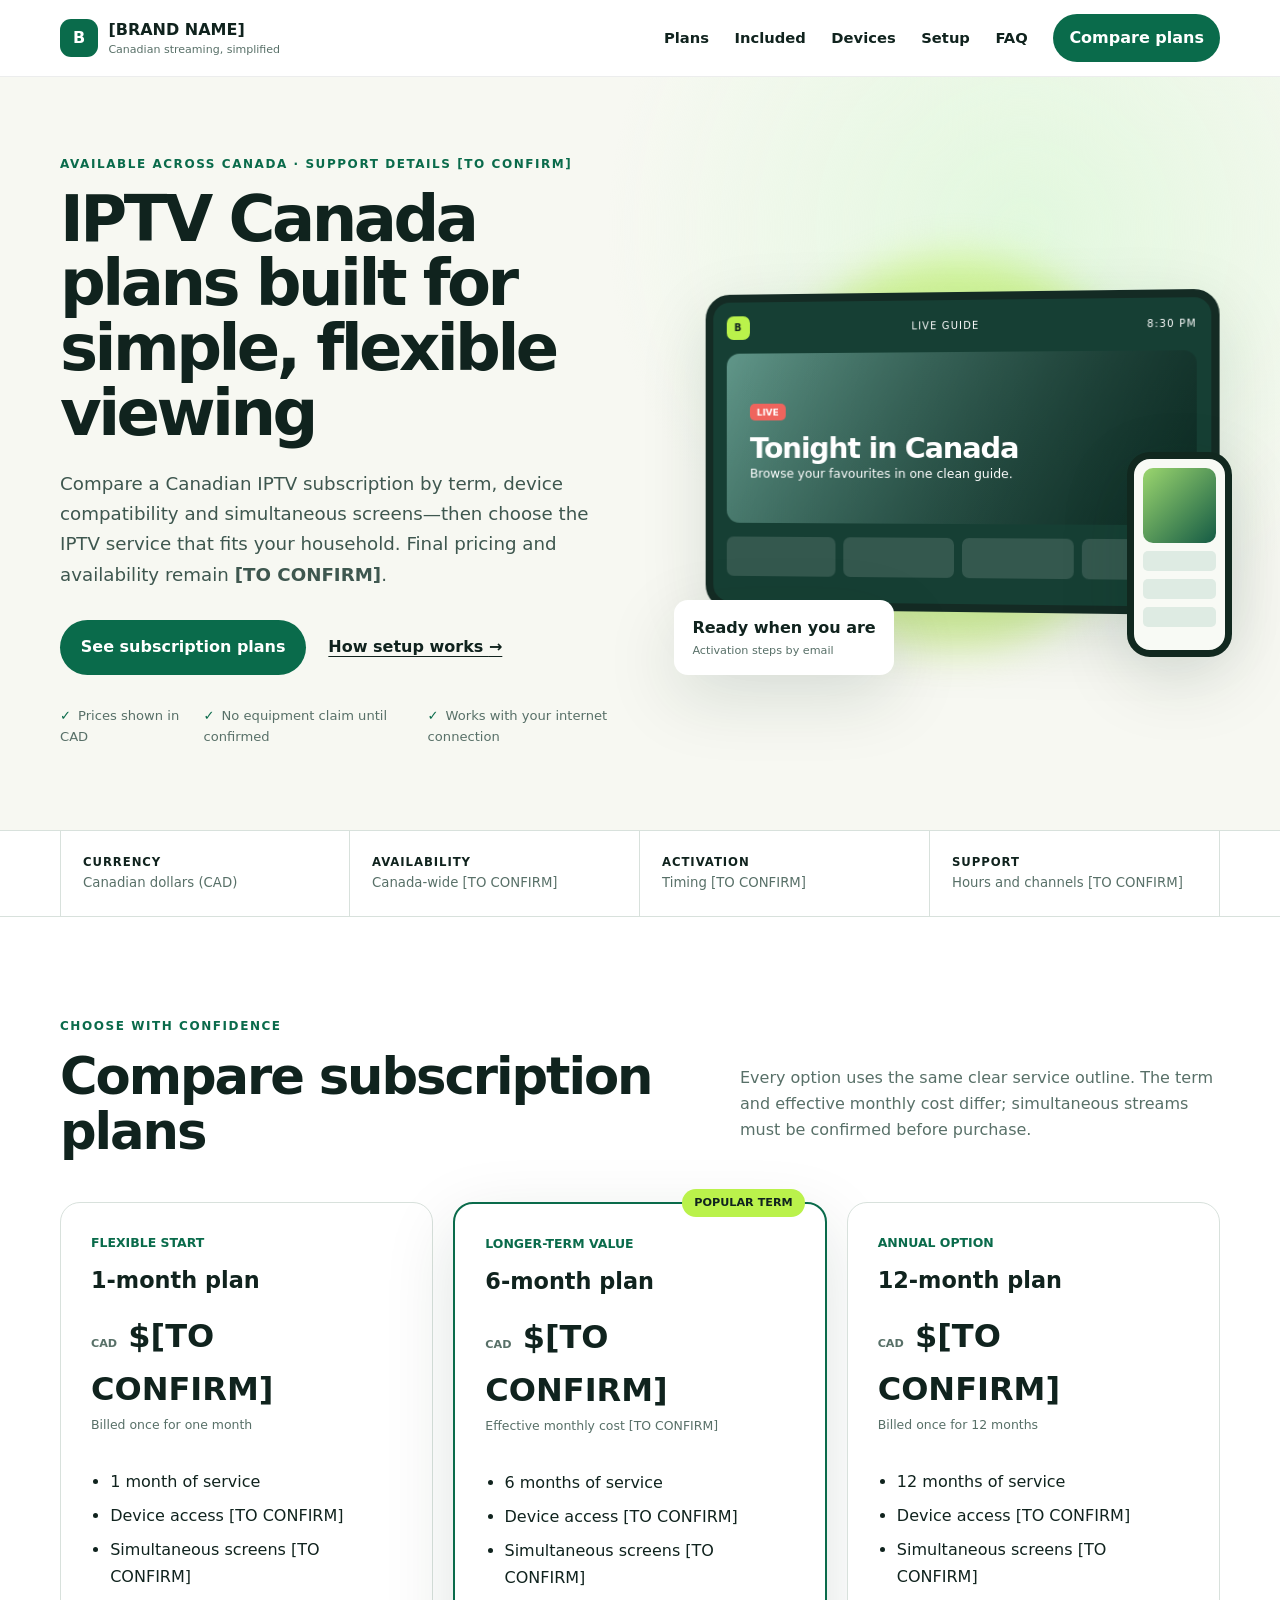
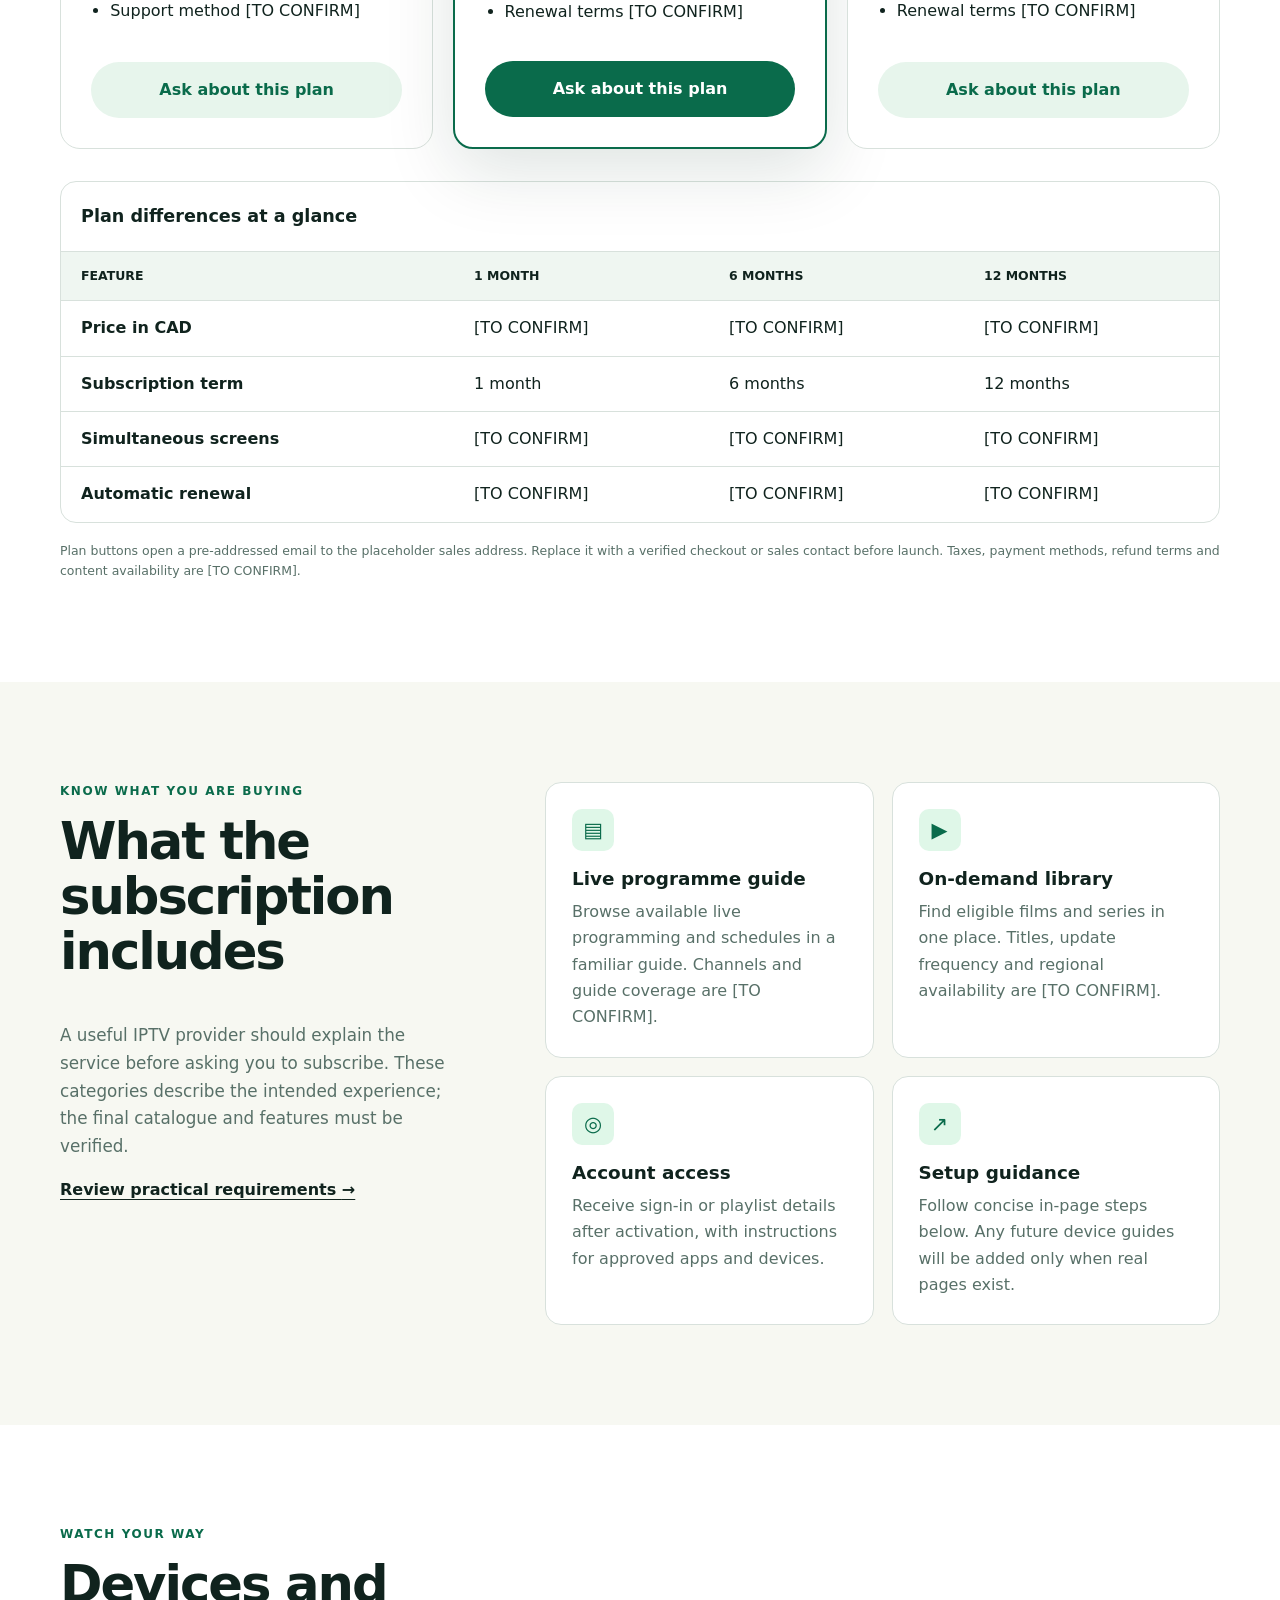
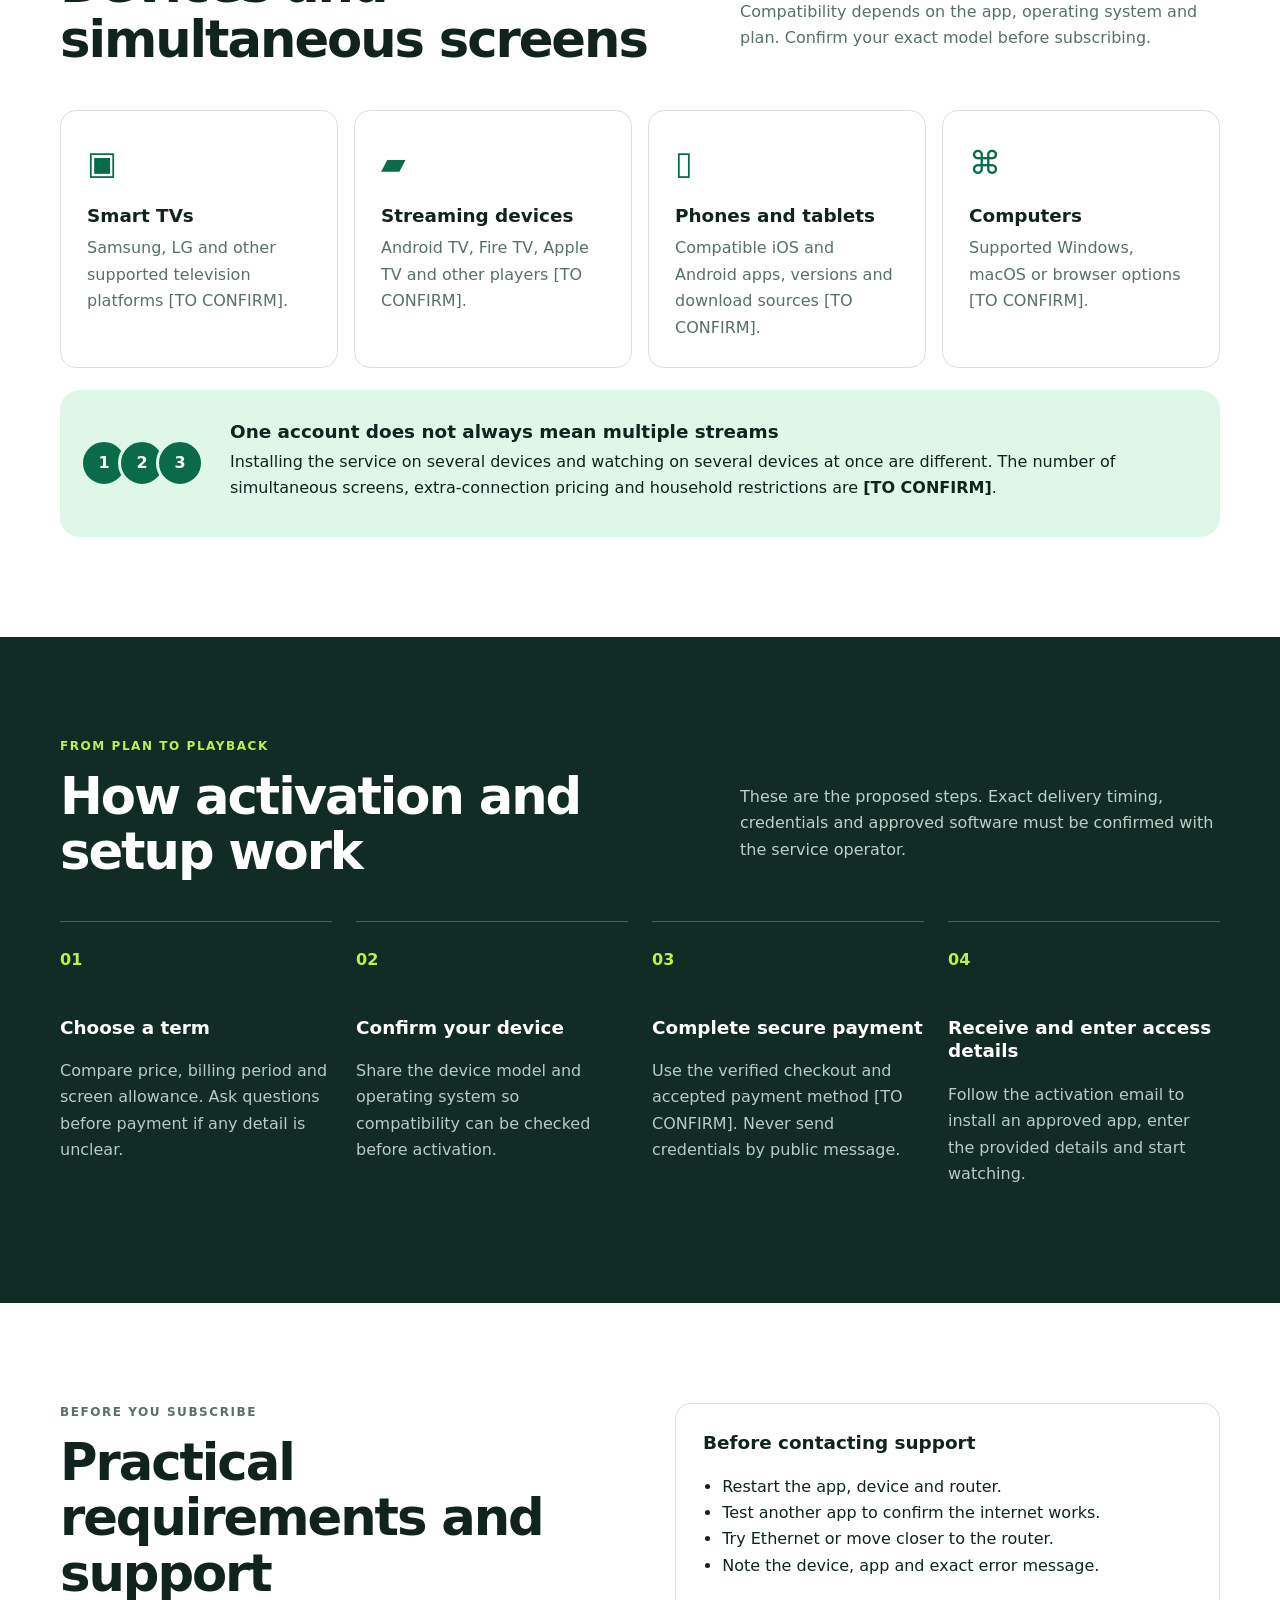
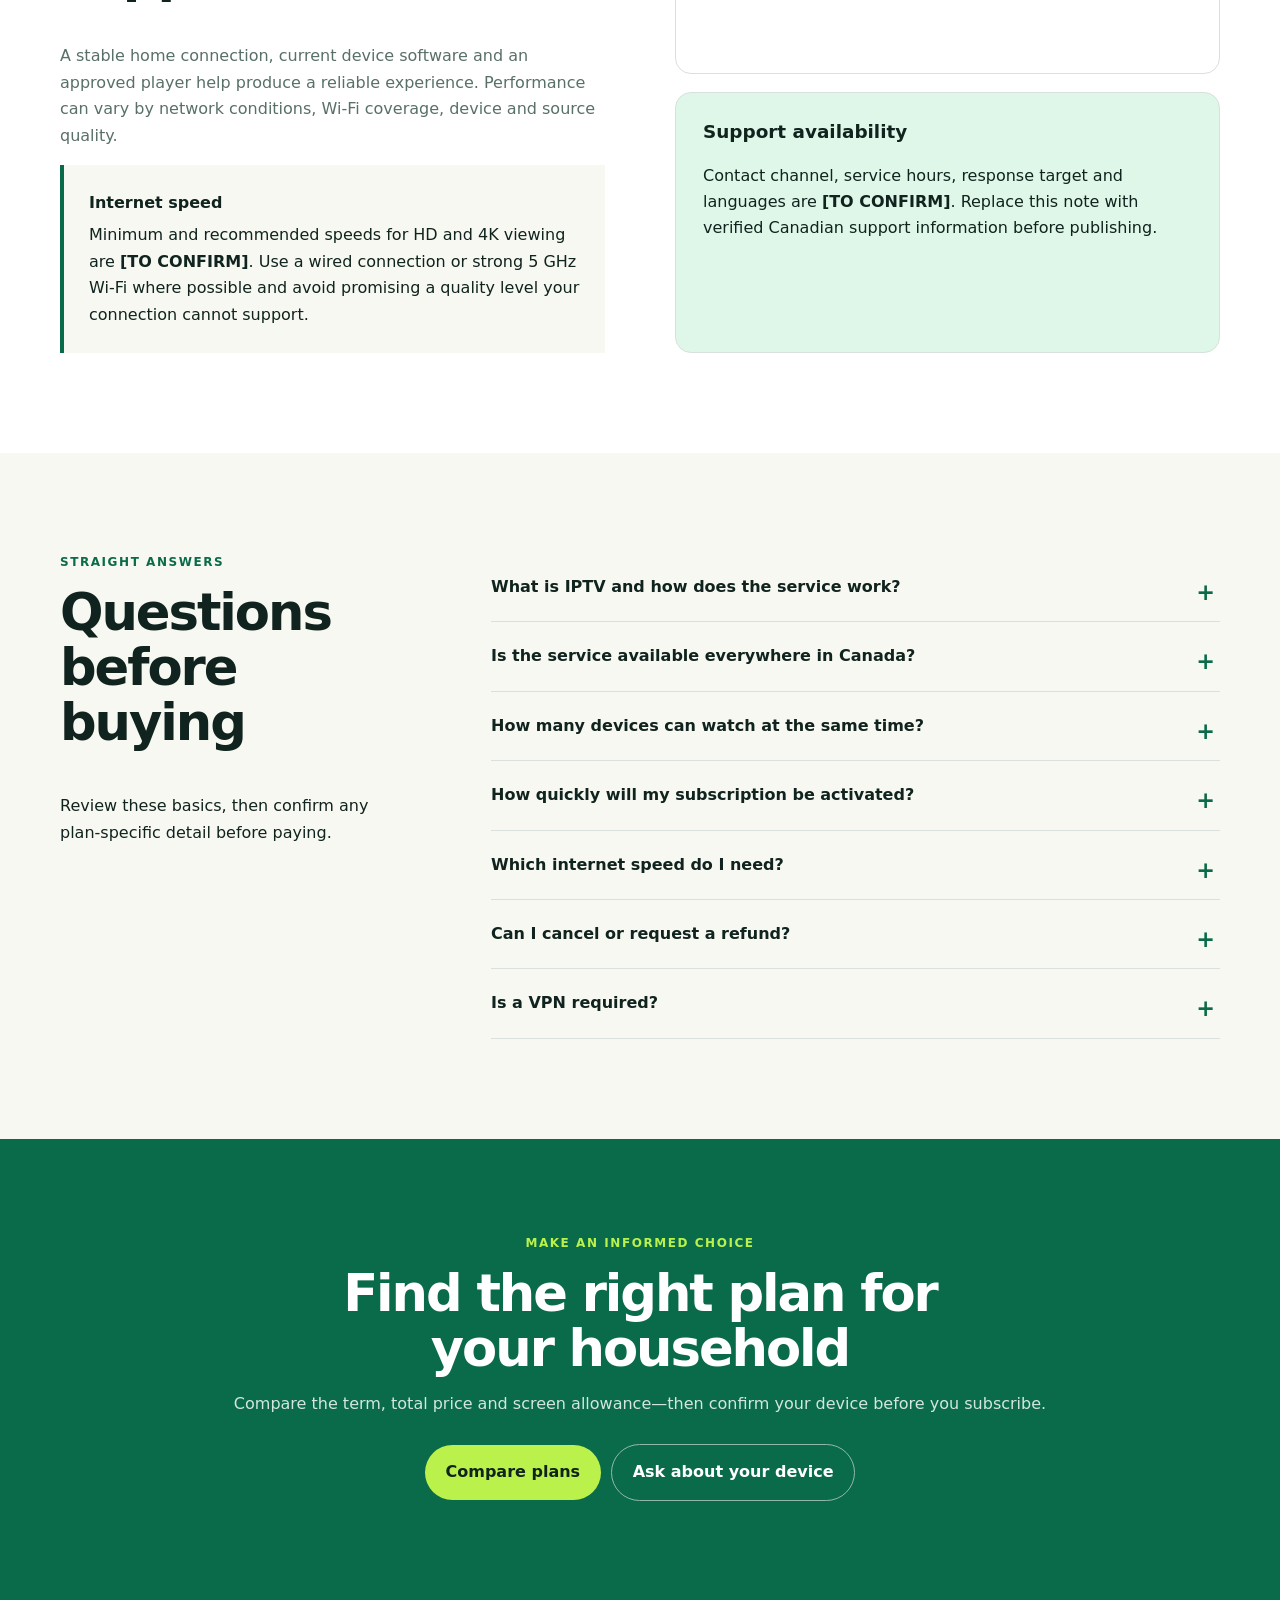
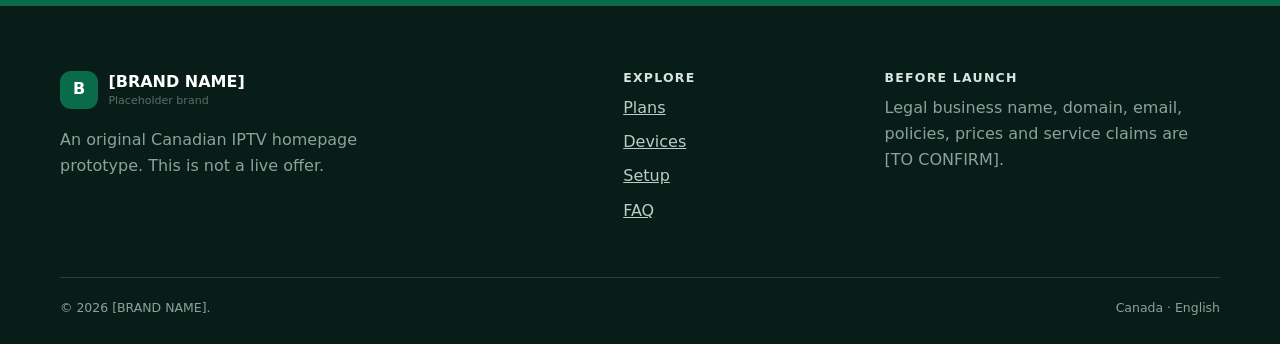
==== index.html @ a7072567 "Build responsive IPTV Canada homepage mockup" ====
<!doctype html>
<html lang="en-CA">
<head>
  <meta charset="utf-8">
  <meta name="viewport" content="width=device-width, initial-scale=1">
  <title>IPTV Canada Subscription Plans | [BRAND NAME]</title>
  <meta name="description" content="Compare Canadian IPTV subscription plans, device support, screens, setup steps and practical help from [BRAND NAME]. Prices and service details are to be confirmed.">
  <!-- Replace [YOUR-DOMAIN.example] and all bracketed placeholders before publishing. -->
  <link rel="canonical" href="https://www.[YOUR-DOMAIN.example]/">
  <meta property="og:type" content="website">
  <meta property="og:locale" content="en_CA">
  <meta property="og:title" content="IPTV Canada Subscription Plans | [BRAND NAME]">
  <meta property="og:description" content="Compare plans, devices, screens and setup for a Canadian IPTV subscription.">
  <meta property="og:url" content="https://www.[YOUR-DOMAIN.example]/">
  <meta property="og:image" content="https://www.[YOUR-DOMAIN.example]/og-cover.jpg">
  <link rel="stylesheet" href="styles.css">
  <script src="script.js" defer></script>
</head>
<body>
  <a class="skip-link" href="#main">Skip to main content</a>
  <header class="site-header">
    <nav class="nav shell" aria-label="Primary navigation">
      <a class="brand" href="#top" aria-label="[BRAND NAME] home">
        <span class="brand-mark" aria-hidden="true">B</span>
        <span><strong>[BRAND NAME]</strong><small>Canadian streaming, simplified</small></span>
      </a>
      <button class="nav-toggle" type="button" aria-expanded="false" aria-controls="nav-links"><span class="sr-only">Open navigation</span><span aria-hidden="true"></span></button>
      <div class="nav-links" id="nav-links">
        <a href="#plans">Plans</a><a href="#included">Included</a><a href="#devices">Devices</a><a href="#setup">Setup</a><a href="#faq">FAQ</a>
        <a class="button button-small" href="#plans">Compare plans</a>
      </div>
    </nav>
  </header>

  <main id="main">
    <section class="hero" id="top">
      <div class="shell hero-grid">
        <div class="hero-copy">
          <p class="eyebrow">Available across Canada · Support details [TO CONFIRM]</p>
          <h1>IPTV Canada plans built for simple, flexible viewing</h1>
          <p class="lede">Compare a Canadian IPTV subscription by term, device compatibility and simultaneous screens—then choose the IPTV service that fits your household. Final pricing and availability remain <strong>[TO CONFIRM]</strong>.</p>
          <div class="hero-actions"><a class="button" href="#plans">See subscription plans</a><a class="text-link" href="#setup">How setup works <span aria-hidden="true">→</span></a></div>
          <ul class="check-row" aria-label="Service highlights"><li>Prices shown in CAD</li><li>No equipment claim until confirmed</li><li>Works with your internet connection</li></ul>
        </div>
        <div class="hero-visual" role="img" aria-label="Preview of a television guide on a TV, tablet and phone">
          <div class="glow"></div>
          <div class="tv-frame">
            <div class="screen-top"><span class="mini-logo">B</span><span>LIVE GUIDE</span><span>8:30 PM</span></div>
            <div class="featured"><span class="live">LIVE</span><h2>Tonight in Canada</h2><p>Browse your favourites in one clean guide.</p></div>
            <div class="guide"><span></span><span></span><span></span><span></span></div>
          </div>
          <div class="phone"><div></div><span></span><span></span><span></span></div>
          <div class="floating-card"><strong>Ready when you are</strong><span>Activation steps by email</span></div>
        </div>
      </div>
    </section>

    <section class="trust-strip" aria-label="Important buying information"><div class="shell trust-grid"><p><strong>Currency</strong><span>Canadian dollars (CAD)</span></p><p><strong>Availability</strong><span>Canada-wide [TO CONFIRM]</span></p><p><strong>Activation</strong><span>Timing [TO CONFIRM]</span></p><p><strong>Support</strong><span>Hours and channels [TO CONFIRM]</span></p></div></section>

    <section class="section" id="plans">
      <div class="shell">
        <div class="section-heading"><div><p class="eyebrow">Choose with confidence</p><h2>Compare subscription plans</h2></div><p>Every option uses the same clear service outline. The term and effective monthly cost differ; simultaneous streams must be confirmed before purchase.</p></div>
        <div class="plan-grid">
          <article class="plan"><p class="plan-term">Flexible start</p><h3>1-month plan</h3><p class="price"><span>CAD</span> $[TO CONFIRM]</p><p class="price-note">Billed once for one month</p><ul><li>1 month of service</li><li>Device access [TO CONFIRM]</li><li>Simultaneous screens [TO CONFIRM]</li><li>Support method [TO CONFIRM]</li></ul><a class="button button-ghost" href="mailto:sales@example.com?subject=1-month%20plan%20enquiry">Ask about this plan</a></article>
          <article class="plan featured-plan"><p class="badge">Popular term</p><p class="plan-term">Longer-term value</p><h3>6-month plan</h3><p class="price"><span>CAD</span> $[TO CONFIRM]</p><p class="price-note">Effective monthly cost [TO CONFIRM]</p><ul><li>6 months of service</li><li>Device access [TO CONFIRM]</li><li>Simultaneous screens [TO CONFIRM]</li><li>Renewal terms [TO CONFIRM]</li></ul><a class="button" href="mailto:sales@example.com?subject=6-month%20plan%20enquiry">Ask about this plan</a></article>
          <article class="plan"><p class="plan-term">Annual option</p><h3>12-month plan</h3><p class="price"><span>CAD</span> $[TO CONFIRM]</p><p class="price-note">Billed once for 12 months</p><ul><li>12 months of service</li><li>Device access [TO CONFIRM]</li><li>Simultaneous screens [TO CONFIRM]</li><li>Renewal terms [TO CONFIRM]</li></ul><a class="button button-ghost" href="mailto:sales@example.com?subject=12-month%20plan%20enquiry">Ask about this plan</a></article>
        </div>
        <div class="comparison" tabindex="0" aria-label="Scrollable plan comparison table">
          <table><caption>Plan differences at a glance</caption><thead><tr><th scope="col">Feature</th><th scope="col">1 month</th><th scope="col">6 months</th><th scope="col">12 months</th></tr></thead><tbody><tr><th scope="row">Price in CAD</th><td>[TO CONFIRM]</td><td>[TO CONFIRM]</td><td>[TO CONFIRM]</td></tr><tr><th scope="row">Subscription term</th><td>1 month</td><td>6 months</td><td>12 months</td></tr><tr><th scope="row">Simultaneous screens</th><td>[TO CONFIRM]</td><td>[TO CONFIRM]</td><td>[TO CONFIRM]</td></tr><tr><th scope="row">Automatic renewal</th><td>[TO CONFIRM]</td><td>[TO CONFIRM]</td><td>[TO CONFIRM]</td></tr></tbody></table>
        </div>
        <p class="fine-print">Plan buttons open a pre-addressed email to the placeholder sales address. Replace it with a verified checkout or sales contact before launch. Taxes, payment methods, refund terms and content availability are [TO CONFIRM].</p>
      </div>
    </section>

    <section class="section soft" id="included"><div class="shell split"><div><p class="eyebrow">Know what you are buying</p><h2>What the subscription includes</h2><p class="lede-small">A useful IPTV provider should explain the service before asking you to subscribe. These categories describe the intended experience; the final catalogue and features must be verified.</p><a class="text-link" href="#practical">Review practical requirements <span aria-hidden="true">→</span></a></div><div class="feature-grid"><article><span class="icon" aria-hidden="true">▤</span><h3>Live programme guide</h3><p>Browse available live programming and schedules in a familiar guide. Channels and guide coverage are [TO CONFIRM].</p></article><article><span class="icon" aria-hidden="true">▶</span><h3>On-demand library</h3><p>Find eligible films and series in one place. Titles, update frequency and regional availability are [TO CONFIRM].</p></article><article><span class="icon" aria-hidden="true">◎</span><h3>Account access</h3><p>Receive sign-in or playlist details after activation, with instructions for approved apps and devices.</p></article><article><span class="icon" aria-hidden="true">↗</span><h3>Setup guidance</h3><p>Follow concise in-page steps below. Any future device guides will be added only when real pages exist.</p></article></div></div></section>

    <section class="section" id="devices"><div class="shell"><div class="section-heading"><div><p class="eyebrow">Watch your way</p><h2>Devices and simultaneous screens</h2></div><p>Compatibility depends on the app, operating system and plan. Confirm your exact model before subscribing.</p></div><div class="device-grid"><article><span aria-hidden="true">▣</span><h3>Smart TVs</h3><p>Samsung, LG and other supported television platforms [TO CONFIRM].</p></article><article><span aria-hidden="true">▰</span><h3>Streaming devices</h3><p>Android TV, Fire TV, Apple TV and other players [TO CONFIRM].</p></article><article><span aria-hidden="true">▯</span><h3>Phones and tablets</h3><p>Compatible iOS and Android apps, versions and download sources [TO CONFIRM].</p></article><article><span aria-hidden="true">⌘</span><h3>Computers</h3><p>Supported Windows, macOS or browser options [TO CONFIRM].</p></article></div><div class="screen-note"><div class="screen-icons" aria-hidden="true"><span>1</span><span>2</span><span>3</span></div><div><h3>One account does not always mean multiple streams</h3><p>Installing the service on several devices and watching on several devices at once are different. The number of simultaneous screens, extra-connection pricing and household restrictions are <strong>[TO CONFIRM]</strong>.</p></div></div></div></section>

    <section class="section dark" id="setup"><div class="shell"><div class="section-heading light"><div><p class="eyebrow">From plan to playback</p><h2>How activation and setup work</h2></div><p>These are the proposed steps. Exact delivery timing, credentials and approved software must be confirmed with the service operator.</p></div><ol class="steps"><li><span>01</span><div><h3>Choose a term</h3><p>Compare price, billing period and screen allowance. Ask questions before payment if any detail is unclear.</p></div></li><li><span>02</span><div><h3>Confirm your device</h3><p>Share the device model and operating system so compatibility can be checked before activation.</p></div></li><li><span>03</span><div><h3>Complete secure payment</h3><p>Use the verified checkout and accepted payment method [TO CONFIRM]. Never send credentials by public message.</p></div></li><li><span>04</span><div><h3>Receive and enter access details</h3><p>Follow the activation email to install an approved app, enter the provided details and start watching.</p></div></li></ol></div></section>

    <section class="section" id="practical"><div class="shell support-grid"><div><p class="eyebrow">Before you subscribe</p><h2>Practical requirements and support</h2><p>A stable home connection, current device software and an approved player help produce a reliable experience. Performance can vary by network conditions, Wi-Fi coverage, device and source quality.</p><div class="callout"><strong>Internet speed</strong><p>Minimum and recommended speeds for HD and 4K viewing are <strong>[TO CONFIRM]</strong>. Use a wired connection or strong 5 GHz Wi-Fi where possible and avoid promising a quality level your connection cannot support.</p></div></div><div class="support-list"><article><h3>Before contacting support</h3><ul><li>Restart the app, device and router.</li><li>Test another app to confirm the internet works.</li><li>Try Ethernet or move closer to the router.</li><li>Note the device, app and exact error message.</li></ul></article><article><h3>Support availability</h3><p>Contact channel, service hours, response target and languages are <strong>[TO CONFIRM]</strong>. Replace this note with verified Canadian support information before publishing.</p></article></div></div></section>

    <section class="section soft" id="faq"><div class="shell faq-layout"><div><p class="eyebrow">Straight answers</p><h2>Questions before buying</h2><p>Review these basics, then confirm any plan-specific detail before paying.</p></div><div class="faq-list">
      <details><summary>What is IPTV and how does the service work?</summary><p>IPTV delivers eligible television programming through an internet connection rather than a traditional cable or satellite signal. You use compatible software and access details supplied after activation.</p></details>
      <details><summary>Is the service available everywhere in Canada?</summary><p>National availability is [TO CONFIRM]. Your experience also depends on a stable internet connection, a supported device and any applicable regional content rights.</p></details>
      <details><summary>How many devices can watch at the same time?</summary><p>The simultaneous-screen allowance is [TO CONFIRM]. Ask specifically about concurrent viewing; it may differ from the number of devices on which an app can be installed.</p></details>
      <details><summary>How quickly will my subscription be activated?</summary><p>The delivery method and activation window are [TO CONFIRM]. The proposed process sends access and setup instructions to the email used at checkout.</p></details>
      <details><summary>Which internet speed do I need?</summary><p>Official minimum speeds are [TO CONFIRM]. In general, use a stable connection with enough capacity for your chosen picture quality and other household activity.</p></details>
      <details><summary>Can I cancel or request a refund?</summary><p>Cancellation, renewal and refund terms are [TO CONFIRM]. Read the verified terms before purchasing a longer subscription.</p></details>
      <details><summary>Is a VPN required?</summary><p>VPN requirements and support are [TO CONFIRM]. A VPN can also change speed and app behaviour, so ask the provider before relying on one.</p></details>
    </div></div></section>

    <section class="final-cta"><div class="shell"><p class="eyebrow">Make an informed choice</p><h2>Find the right plan for your household</h2><p>Compare the term, total price and screen allowance—then confirm your device before you subscribe.</p><div><a class="button button-light" href="#plans">Compare plans</a><a class="button button-outline" href="mailto:support@example.com?subject=Device%20compatibility%20question">Ask about your device</a></div></div></section>
  </main>

  <footer><div class="shell footer-grid"><div><a class="brand footer-brand" href="#top"><span class="brand-mark" aria-hidden="true">B</span><span><strong>[BRAND NAME]</strong><small>Placeholder brand</small></span></a><p>An original Canadian IPTV homepage prototype. This is not a live offer.</p></div><div><h2>Explore</h2><a href="#plans">Plans</a><a href="#devices">Devices</a><a href="#setup">Setup</a><a href="#faq">FAQ</a></div><div><h2>Before launch</h2><p>Legal business name, domain, email, policies, prices and service claims are [TO CONFIRM].</p></div></div><div class="shell footer-bottom"><span>© <span id="year">2026</span> [BRAND NAME].</span><span>Canada · English</span></div></footer>
</body>
</html>
---- styles.css ----
:root{--ink:#10231e;--muted:#587068;--cream:#f7f8f2;--mint:#dff7e8;--green:#0a6b4b;--lime:#baf24b;--line:#d8e1dc;--white:#fff;--radius:20px;--shadow:0 22px 70px rgba(9,45,34,.13)}
*{box-sizing:border-box}html{scroll-behavior:smooth}body{margin:0;color:var(--ink);font:16px/1.65 Inter,ui-sans-serif,system-ui,-apple-system,BlinkMacSystemFont,"Segoe UI",sans-serif;background:#fff}a{color:inherit}button,a{touch-action:manipulation}.shell{width:min(1160px,calc(100% - 40px));margin-inline:auto}.sr-only{position:absolute;width:1px;height:1px;padding:0;margin:-1px;overflow:hidden;clip:rect(0,0,0,0);white-space:nowrap;border:0}.skip-link{position:fixed;z-index:99;left:1rem;top:1rem;transform:translateY(-180%);background:#fff;padding:.7rem 1rem;border-radius:8px}.skip-link:focus{transform:none}.site-header{position:sticky;top:0;z-index:50;background:rgba(255,255,255,.92);border-bottom:1px solid rgba(16,35,30,.08);backdrop-filter:blur(14px)}.nav{min-height:76px;display:flex;align-items:center;justify-content:space-between}.brand{display:flex;align-items:center;gap:.65rem;text-decoration:none}.brand-mark{display:grid;place-items:center;width:38px;height:38px;border-radius:11px;color:#fff;background:var(--green);font-weight:900}.brand strong,.brand small{display:block;line-height:1.2}.brand small{color:var(--muted);font-size:.69rem;margin-top:.2rem}.nav-links{display:flex;gap:1.6rem;align-items:center}.nav-links>a:not(.button){font-size:.92rem;text-decoration:none;font-weight:650}.nav-links>a:hover{color:var(--green)}.nav-toggle{display:none}.button{display:inline-flex;align-items:center;justify-content:center;border:0;border-radius:999px;padding:.9rem 1.3rem;background:var(--green);color:#fff;font-weight:800;text-decoration:none;transition:transform .2s,box-shadow .2s}.button:hover{transform:translateY(-2px);box-shadow:0 10px 24px rgba(10,107,75,.2)}.button-small{padding:.65rem 1rem}.text-link{font-weight:800;text-underline-offset:4px}.hero{overflow:hidden;padding:78px 0 82px;background:radial-gradient(circle at 80% 20%,#e2f8de 0,transparent 35%),var(--cream)}.hero-grid{display:grid;grid-template-columns:1.04fr .96fr;gap:65px;align-items:center}.eyebrow{margin:0 0 12px;color:var(--green);font-size:.75rem;font-weight:900;letter-spacing:.13em;text-transform:uppercase}h1,h2,h3,p{margin-top:0}h1{max-width:720px;font-size:clamp(2.6rem,5vw,4.8rem);line-height:1.01;letter-spacing:-.055em;margin-bottom:24px}h2{font-size:clamp(2rem,4vw,3.2rem);line-height:1.08;letter-spacing:-.04em}h3{font-size:1.15rem;line-height:1.3}.lede{font-size:1.14rem;color:#3e574f;max-width:660px}.hero-actions{display:flex;align-items:center;gap:22px;margin:30px 0}.check-row{display:flex;gap:24px;list-style:none;padding:0;margin:30px 0 0;color:var(--muted);font-size:.82rem}.check-row li:before{content:"✓";color:var(--green);font-weight:900;margin-right:7px}.hero-visual{position:relative;min-height:455px;display:grid;place-items:center}.glow{position:absolute;width:390px;height:390px;border-radius:50%;background:var(--lime);filter:blur(20px);opacity:.5}.tv-frame{position:relative;z-index:2;width:100%;max-width:515px;min-height:320px;padding:14px;border:8px solid #142b24;border-radius:25px;background:#163f34;color:#fff;box-shadow:var(--shadow);transform:perspective(900px) rotateY(-4deg)}.screen-top{display:flex;justify-content:space-between;align-items:center;font-size:.62rem;letter-spacing:.12em}.mini-logo{display:grid;place-items:center;background:var(--lime);color:var(--ink);width:24px;height:24px;border-radius:7px;font-weight:900}.featured{margin:14px 0;padding:45px 24px 27px;border-radius:13px;background:linear-gradient(110deg,rgba(5,30,24,.1),rgba(5,30,24,.75)),linear-gradient(135deg,#6ba496,#214e41)}.featured h2{font-size:1.8rem;margin:.6rem 0 0}.featured p{font-size:.78rem}.live{padding:3px 7px;border-radius:5px;background:#ef645d;font-size:.58rem;font-weight:900}.guide{display:grid;grid-template-columns:repeat(4,1fr);gap:8px}.guide span{height:40px;border-radius:7px;background:rgba(255,255,255,.13)}.phone{position:absolute;z-index:3;right:-12px;bottom:22px;width:105px;height:205px;border:7px solid #11281f;border-radius:23px;background:#f8faf5;padding:9px;box-shadow:var(--shadow)}.phone div{height:75px;border-radius:10px;background:linear-gradient(135deg,#9bd66e,#155b45)}.phone span{display:block;height:20px;background:#deebe3;border-radius:5px;margin-top:8px}.floating-card{position:absolute;z-index:4;left:-20px;bottom:4px;padding:15px 18px;background:#fff;border-radius:14px;box-shadow:var(--shadow)}.floating-card strong,.floating-card span{display:block}.floating-card span{font-size:.7rem;color:var(--muted)}.trust-strip{background:#fff;border-block:1px solid var(--line)}.trust-grid{display:grid;grid-template-columns:repeat(4,1fr)}.trust-grid p{padding:22px;margin:0;border-right:1px solid var(--line)}.trust-grid p:first-child{border-left:1px solid var(--line)}.trust-grid strong,.trust-grid span{display:block}.trust-grid strong{font-size:.73rem;text-transform:uppercase;letter-spacing:.08em}.trust-grid span{font-size:.83rem;color:var(--muted)}.section{padding:100px 0}.soft{background:var(--cream)}.section-heading{display:flex;justify-content:space-between;gap:40px;align-items:end;margin-bottom:42px}.section-heading>div{max-width:600px}.section-heading h2{margin-bottom:0}.section-heading>p{max-width:480px;color:var(--muted)}.plan-grid{display:grid;grid-template-columns:repeat(3,1fr);gap:20px;align-items:stretch}.plan{position:relative;padding:30px;border:1px solid var(--line);border-radius:var(--radius);background:#fff;display:flex;flex-direction:column}.featured-plan{border:2px solid var(--green);box-shadow:var(--shadow)}.badge{position:absolute;right:20px;top:-15px;background:var(--lime);padding:5px 12px;border-radius:99px;font-size:.7rem;font-weight:900;text-transform:uppercase}.plan-term{color:var(--green);font-size:.78rem;font-weight:800;text-transform:uppercase}.plan h3{font-size:1.4rem;margin-bottom:15px}.price{font-size:2rem;font-weight:900;margin:0}.price span{font-size:.7rem;color:var(--muted)}.price-note{font-size:.78rem;color:var(--muted)}.plan ul{padding-left:1.2rem;margin:20px 0 28px;flex:1}.plan li{margin-bottom:8px}.button-ghost{background:#e7f5ec;color:var(--green)}.comparison{overflow-x:auto;margin-top:32px;border:1px solid var(--line);border-radius:16px}.comparison:focus{outline:3px solid var(--lime);outline-offset:3px}table{width:100%;min-width:680px;border-collapse:collapse;text-align:left}caption{text-align:left;padding:20px;font-weight:900;font-size:1.1rem}th,td{padding:14px 20px;border-top:1px solid var(--line)}thead th{background:#eff6f1;font-size:.78rem;text-transform:uppercase}.fine-print{margin:18px 0 0;color:var(--muted);font-size:.78rem}.split{display:grid;grid-template-columns:.75fr 1.25fr;gap:80px;align-items:start}.lede-small{color:var(--muted);font-size:1.05rem}.feature-grid{display:grid;grid-template-columns:repeat(2,1fr);gap:18px}.feature-grid article,.device-grid article{padding:26px;background:#fff;border:1px solid var(--line);border-radius:16px}.icon{display:grid;place-items:center;width:42px;height:42px;border-radius:10px;background:var(--mint);color:var(--green);font-size:1.3rem}.feature-grid h3{margin:16px 0 8px}.feature-grid p,.device-grid p{color:var(--muted);margin:0}.device-grid{display:grid;grid-template-columns:repeat(4,1fr);gap:16px}.device-grid>article>span{font-size:2rem;color:var(--green)}.device-grid h3{margin:14px 0 8px}.screen-note{margin-top:22px;padding:30px;border-radius:var(--radius);background:var(--mint);display:grid;grid-template-columns:auto 1fr;gap:26px;align-items:center}.screen-note h3,.screen-note p{margin-bottom:5px}.screen-icons{display:flex}.screen-icons span{display:grid;place-items:center;width:48px;height:48px;border-radius:50%;background:var(--green);color:#fff;border:3px solid var(--mint);margin-left:-10px;font-weight:900}.dark{background:#102c25;color:#fff}.light p,.dark .section-heading>p{color:#bad0c8}.dark .eyebrow{color:var(--lime)}.steps{counter-reset:steps;list-style:none;padding:0;margin:0;display:grid;grid-template-columns:repeat(4,1fr);gap:24px}.steps li{border-top:1px solid #42645a;padding-top:25px}.steps li>span{display:inline-block;color:var(--lime);font-weight:900;margin-bottom:42px}.steps p{color:#b8cbc5}.support-grid{display:grid;grid-template-columns:1fr 1fr;gap:70px}.support-grid>div>p{color:var(--muted)}.callout{padding:25px;border-left:4px solid var(--green);background:var(--cream)}.callout p{margin:6px 0 0}.support-list{display:grid;gap:18px}.support-list article{padding:27px;border:1px solid var(--line);border-radius:16px}.support-list article:last-child{background:var(--mint)}.support-list ul{padding-left:1.2rem;margin-bottom:0}.faq-layout{display:grid;grid-template-columns:.65fr 1.35fr;gap:80px}.faq-list details{border-bottom:1px solid var(--line)}.faq-list summary{padding:21px 35px 21px 0;font-weight:850;cursor:pointer;list-style:none;position:relative}.faq-list summary::-webkit-details-marker{display:none}.faq-list summary:after{content:"+";position:absolute;right:5px;color:var(--green);font-size:1.4rem}.faq-list details[open] summary:after{content:"−"}.faq-list details p{padding-right:40px;color:var(--muted)}.final-cta{text-align:center;padding:95px 0;background:var(--green);color:#fff}.final-cta .eyebrow{color:var(--lime)}.final-cta h2{max-width:720px;margin:0 auto 15px}.final-cta p{color:#d3e6df}.final-cta .button{margin:10px 5px}.button-light{background:var(--lime);color:var(--ink)}.button-outline{background:transparent;border:1px solid #91b8aa}footer{background:#091d18;color:#d8e4df;padding:65px 0 25px}.footer-grid{display:grid;grid-template-columns:1.5fr .6fr 1fr;gap:60px}.footer-grid>div:first-child p{max-width:360px;color:#88a49a}.footer-grid h2{font-size:.78rem;text-transform:uppercase;letter-spacing:.1em}.footer-grid a:not(.brand){display:block;color:#b9cec6;margin-bottom:8px}.footer-brand{color:#fff;margin-bottom:18px}.footer-grid>div:last-child p{color:#88a49a}.footer-bottom{margin-top:45px;padding-top:20px;border-top:1px solid #284139;display:flex;justify-content:space-between;font-size:.78rem;color:#88a49a}
@media(max-width:900px){.nav-toggle{display:block;position:relative;width:43px;height:43px;border:1px solid var(--line);border-radius:10px;background:#fff}.nav-toggle span[aria-hidden]{position:absolute;width:18px;height:2px;background:var(--ink);left:12px;top:20px}.nav-toggle span[aria-hidden]:before,.nav-toggle span[aria-hidden]:after{content:"";position:absolute;left:0;width:18px;height:2px;background:var(--ink)}.nav-toggle span[aria-hidden]:before{top:-6px}.nav-toggle span[aria-hidden]:after{top:6px}.nav-links{display:none;position:absolute;left:0;right:0;top:76px;padding:20px;background:#fff;border-bottom:1px solid var(--line);box-shadow:0 15px 30px rgba(0,0,0,.08);flex-direction:column;align-items:stretch}.nav-links.open{display:flex}.hero-grid,.split,.support-grid,.faq-layout{grid-template-columns:1fr}.hero-grid{gap:30px}.hero-visual{min-height:390px}.trust-grid,.device-grid,.steps{grid-template-columns:repeat(2,1fr)}.trust-grid p:nth-child(3){border-left:1px solid var(--line)}.section-heading{display:block}.section-heading>p{margin-top:18px}.plan-grid{grid-template-columns:1fr}.featured-plan{order:-1}.split,.support-grid,.faq-layout{gap:40px}.footer-grid{grid-template-columns:1fr 1fr}.footer-grid>div:first-child{grid-column:1/-1}}
@media(max-width:600px){.shell{width:min(100% - 28px,1160px)}.hero{padding:55px 0}.hero-actions{align-items:stretch;flex-direction:column}.check-row{flex-direction:column;gap:6px}.hero-visual{min-height:310px}.tv-frame{min-height:250px}.featured{padding:25px 15px}.featured h2{font-size:1.4rem}.phone{right:-3px;width:83px;height:160px}.floating-card{left:-4px;bottom:-15px}.trust-grid,.device-grid,.steps,.feature-grid{grid-template-columns:1fr}.trust-grid p,.trust-grid p:nth-child(3){border-left:1px solid var(--line)}.section{padding:70px 0}.section-heading{margin-bottom:28px}.screen-note{grid-template-columns:1fr}.steps li>span{margin-bottom:15px}.footer-grid{grid-template-columns:1fr}.footer-grid>div:first-child{grid-column:auto}.footer-bottom{gap:10px;flex-direction:column}}
@media(prefers-reduced-motion:reduce){html{scroll-behavior:auto}.button{transition:none}}
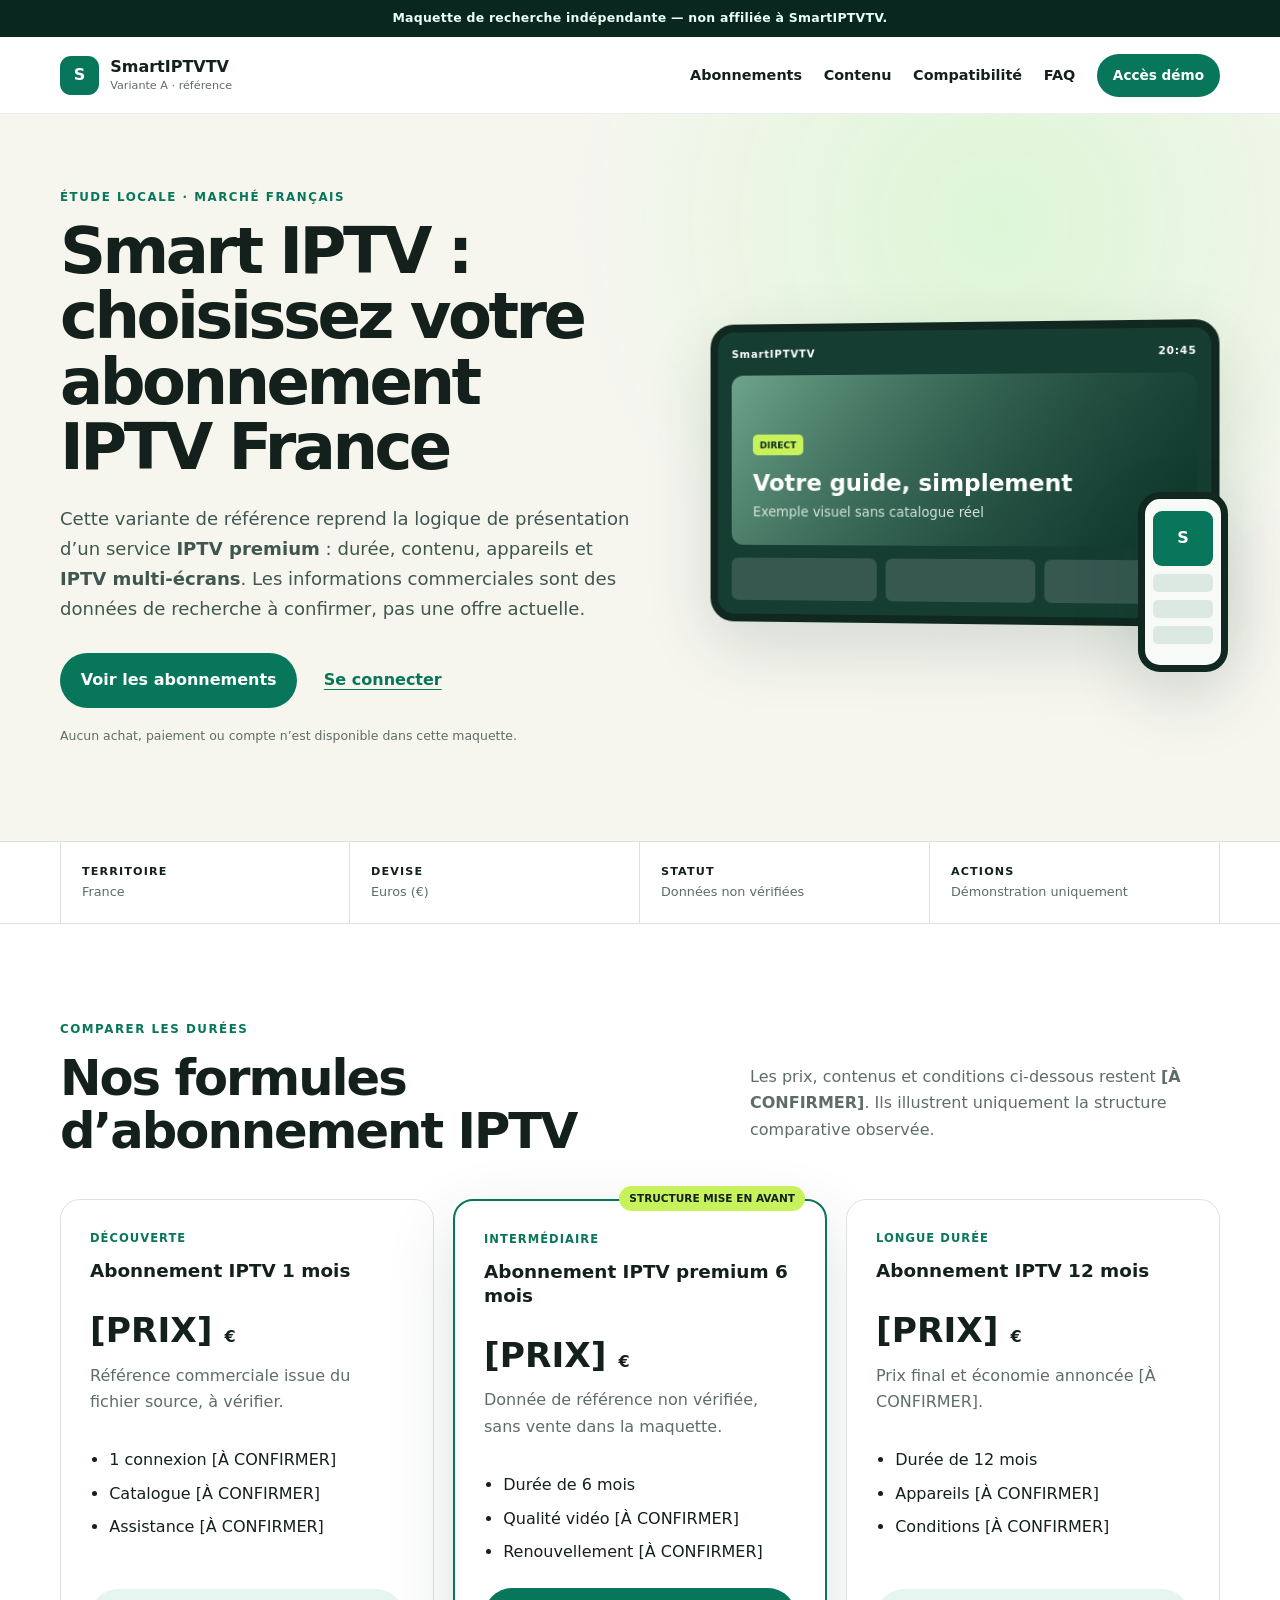
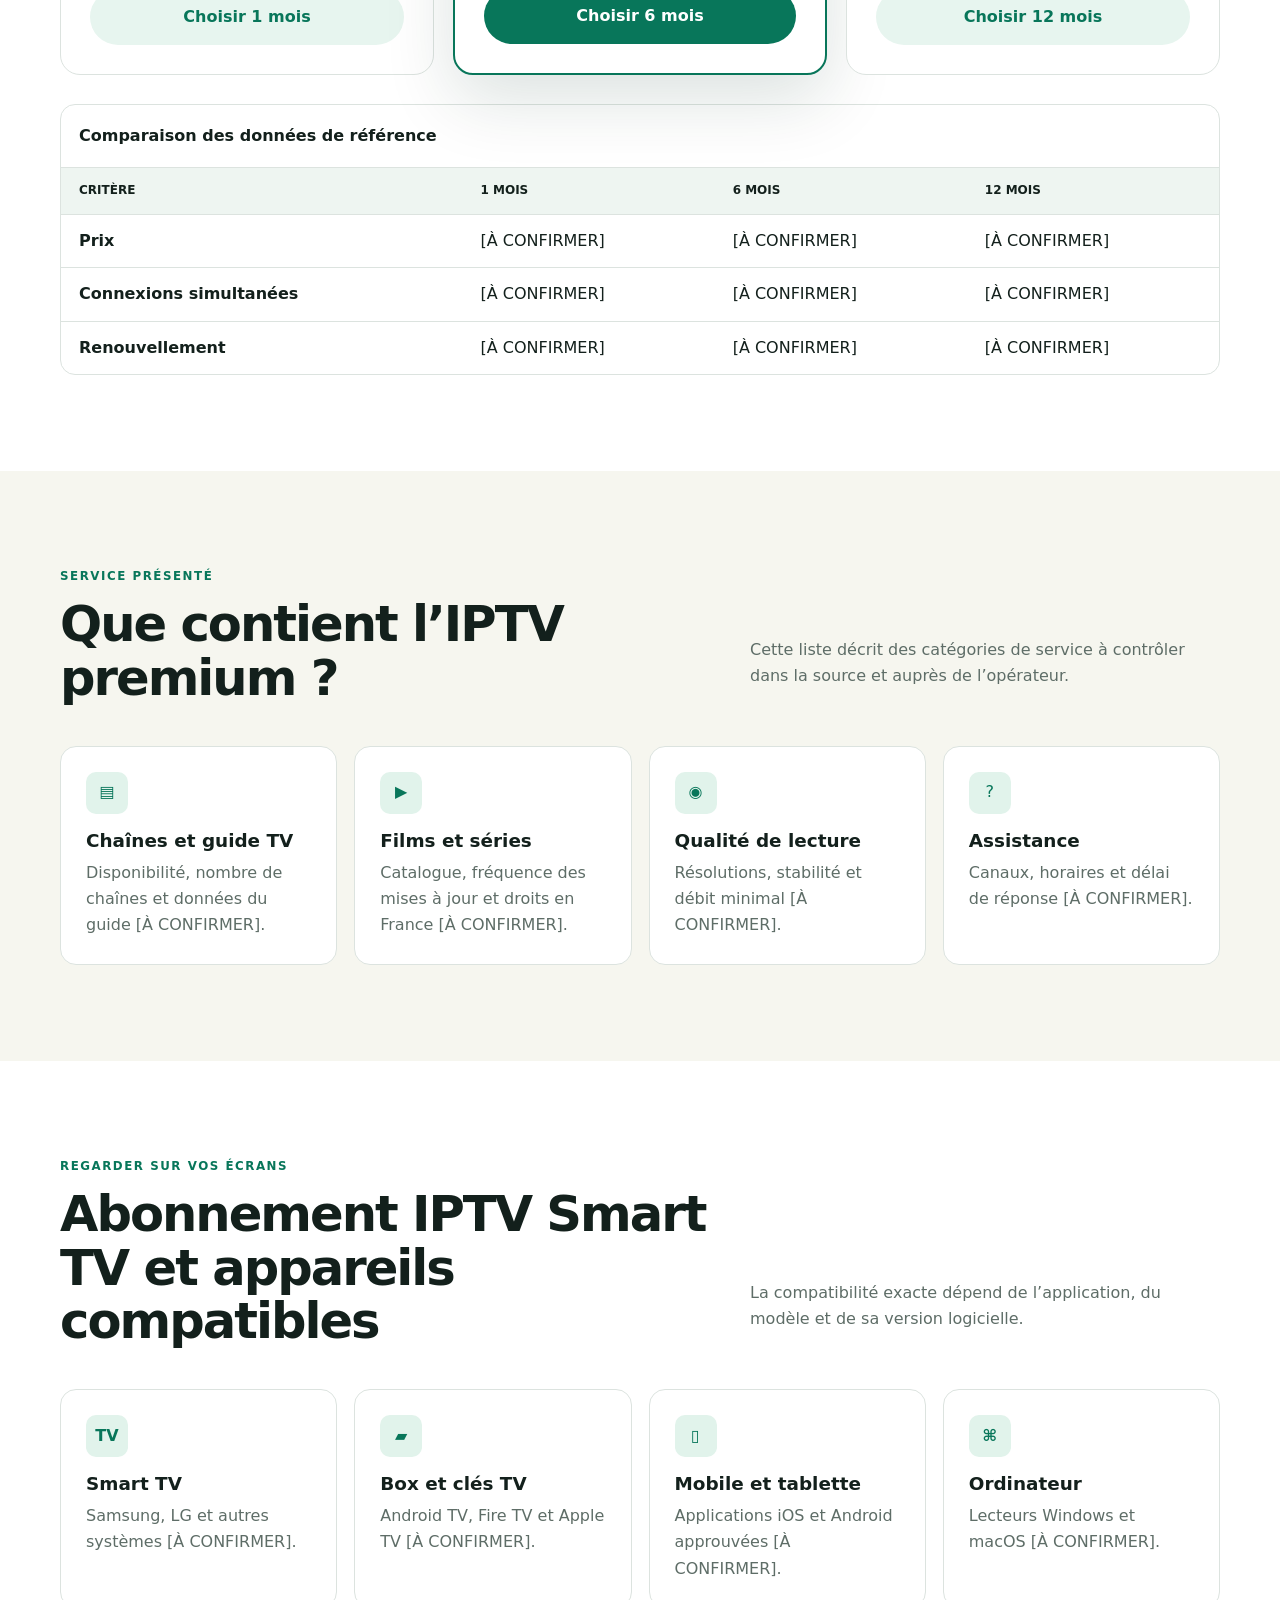
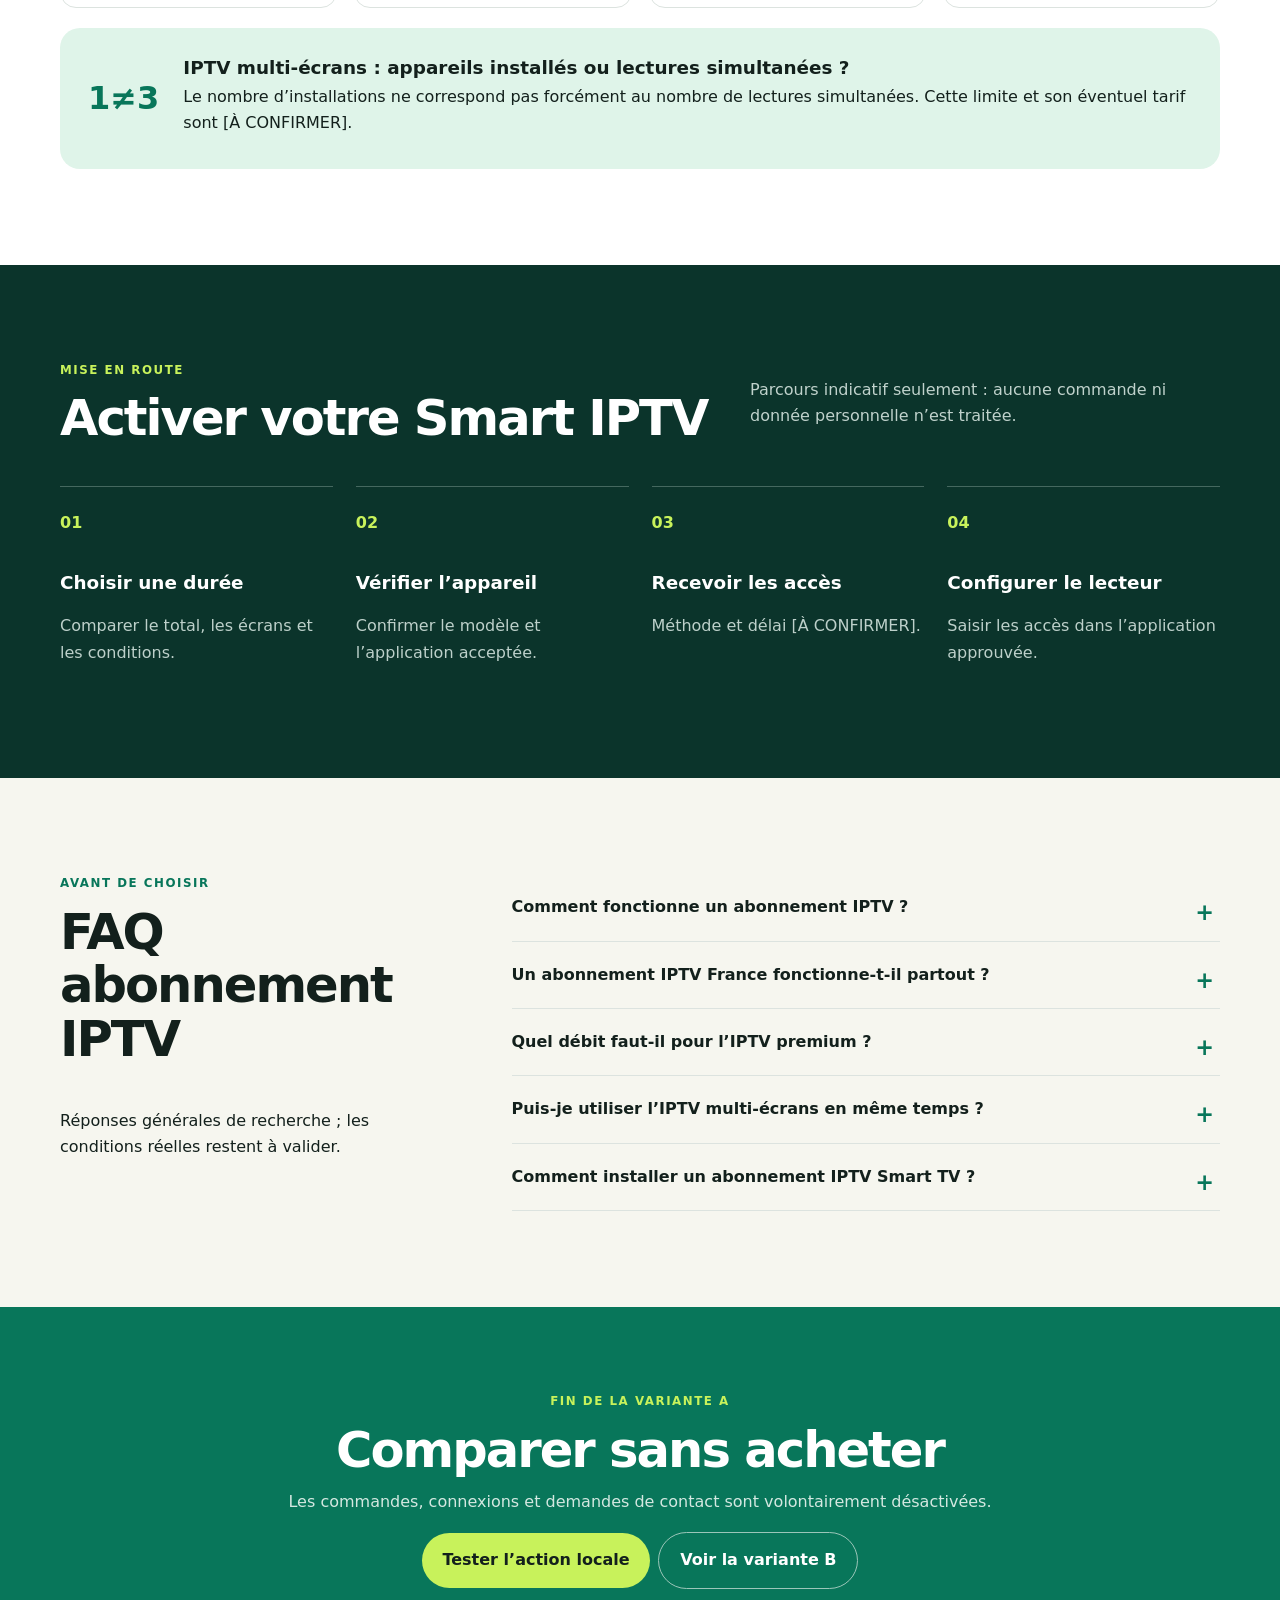
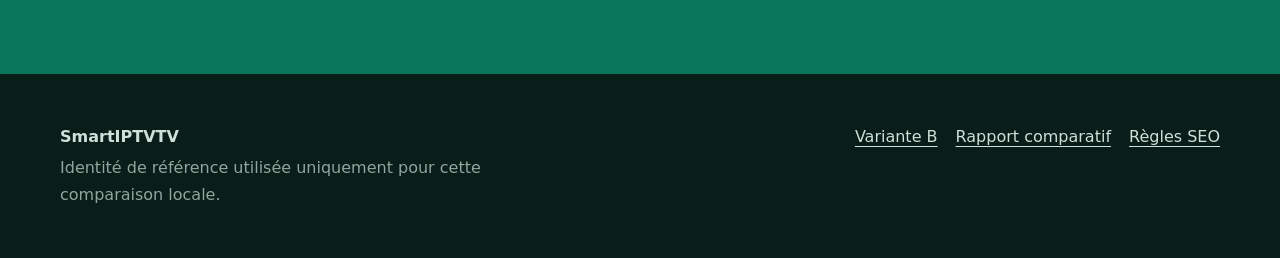
==== commit daf28cd3: "Convert site to local SmartIPTVTV research variants" ====
--- a/index.html
+++ b/index.html
@@ -1,98 +1,67 @@
 <!doctype html>
-<html lang="en-CA">
+<html lang="fr-FR">
 <head>
   <meta charset="utf-8">
   <meta name="viewport" content="width=device-width, initial-scale=1">
-  <title>IPTV Canada Subscription Plans | [BRAND NAME]</title>
-  <meta name="description" content="Compare Canadian IPTV subscription plans, device support, screens, setup steps and practical help from [BRAND NAME]. Prices and service details are to be confirmed.">
-  <!-- Replace [YOUR-DOMAIN.example] and all bracketed placeholders before publishing. -->
-  <link rel="canonical" href="https://www.[YOUR-DOMAIN.example]/">
-  <meta property="og:type" content="website">
-  <meta property="og:locale" content="en_CA">
-  <meta property="og:title" content="IPTV Canada Subscription Plans | [BRAND NAME]">
-  <meta property="og:description" content="Compare plans, devices, screens and setup for a Canadian IPTV subscription.">
-  <meta property="og:url" content="https://www.[YOUR-DOMAIN.example]/">
-  <meta property="og:image" content="https://www.[YOUR-DOMAIN.example]/og-cover.jpg">
+  <meta name="robots" content="noindex, nofollow">
+  <title>Smart IPTV : abonnement IPTV France | SmartIPTVTV — maquette</title>
+  <meta name="description" content="Maquette locale SmartIPTVTV : comparez un abonnement IPTV, l’IPTV premium, les appareils Smart TV et les options IPTV multi-écrans.">
   <link rel="stylesheet" href="styles.css">
   <script src="script.js" defer></script>
 </head>
-<body>
-  <a class="skip-link" href="#main">Skip to main content</a>
+<body data-variant="reference">
+  <a class="skip-link" href="#contenu">Aller au contenu</a>
+  <div class="research-banner" role="note">Maquette de recherche indépendante — non affiliée à SmartIPTVTV.</div>
   <header class="site-header">
-    <nav class="nav shell" aria-label="Primary navigation">
-      <a class="brand" href="#top" aria-label="[BRAND NAME] home">
-        <span class="brand-mark" aria-hidden="true">B</span>
-        <span><strong>[BRAND NAME]</strong><small>Canadian streaming, simplified</small></span>
-      </a>
-      <button class="nav-toggle" type="button" aria-expanded="false" aria-controls="nav-links"><span class="sr-only">Open navigation</span><span aria-hidden="true"></span></button>
-      <div class="nav-links" id="nav-links">
-        <a href="#plans">Plans</a><a href="#included">Included</a><a href="#devices">Devices</a><a href="#setup">Setup</a><a href="#faq">FAQ</a>
-        <a class="button button-small" href="#plans">Compare plans</a>
-      </div>
+    <nav class="nav shell" aria-label="Navigation principale">
+      <a class="brand" href="#accueil"><span class="brand-mark" aria-hidden="true">S</span><span><strong>SmartIPTVTV</strong><small>Variante A · référence</small></span></a>
+      <button class="nav-toggle" type="button" aria-expanded="false" aria-controls="navigation"><span class="sr-only">Ouvrir le menu</span><span aria-hidden="true"></span></button>
+      <div class="nav-links" id="navigation"><a href="#offres">Abonnements</a><a href="#contenu-abonnement">Contenu</a><a href="#compatibilite">Compatibilité</a><a href="#faq">FAQ</a><button class="button button-small" type="button" data-demo-action>Accès démo</button></div>
     </nav>
   </header>
 
-  <main id="main">
-    <section class="hero" id="top">
+  <main id="contenu">
+    <section class="hero" id="accueil">
       <div class="shell hero-grid">
-        <div class="hero-copy">
-          <p class="eyebrow">Available across Canada · Support details [TO CONFIRM]</p>
-          <h1>IPTV Canada plans built for simple, flexible viewing</h1>
-          <p class="lede">Compare a Canadian IPTV subscription by term, device compatibility and simultaneous screens—then choose the IPTV service that fits your household. Final pricing and availability remain <strong>[TO CONFIRM]</strong>.</p>
-          <div class="hero-actions"><a class="button" href="#plans">See subscription plans</a><a class="text-link" href="#setup">How setup works <span aria-hidden="true">→</span></a></div>
-          <ul class="check-row" aria-label="Service highlights"><li>Prices shown in CAD</li><li>No equipment claim until confirmed</li><li>Works with your internet connection</li></ul>
+        <div>
+          <p class="eyebrow">Étude locale · marché français</p>
+          <h1>Smart IPTV : choisissez votre abonnement IPTV France</h1>
+          <p class="lede">Cette variante de référence reprend la logique de présentation d’un service <strong>IPTV premium</strong> : durée, contenu, appareils et <strong>IPTV multi-écrans</strong>. Les informations commerciales sont des données de recherche à confirmer, pas une offre actuelle.</p>
+          <div class="actions"><a class="button" href="#offres">Voir les abonnements</a><button class="text-button" type="button" data-demo-action>Se connecter</button></div>
+          <p class="microcopy">Aucun achat, paiement ou compte n’est disponible dans cette maquette.</p>
         </div>
-        <div class="hero-visual" role="img" aria-label="Preview of a television guide on a TV, tablet and phone">
-          <div class="glow"></div>
-          <div class="tv-frame">
-            <div class="screen-top"><span class="mini-logo">B</span><span>LIVE GUIDE</span><span>8:30 PM</span></div>
-            <div class="featured"><span class="live">LIVE</span><h2>Tonight in Canada</h2><p>Browse your favourites in one clean guide.</p></div>
-            <div class="guide"><span></span><span></span><span></span><span></span></div>
-          </div>
-          <div class="phone"><div></div><span></span><span></span><span></span></div>
-          <div class="floating-card"><strong>Ready when you are</strong><span>Activation steps by email</span></div>
+        <div class="device-stage" role="img" aria-label="Guide Smart IPTV affiché sur un téléviseur et un téléphone">
+          <div class="screen"><div class="screen-bar"><span>SmartIPTVTV</span><span>20:45</span></div><div class="screen-feature"><span class="live">DIRECT</span><strong>Votre guide, simplement</strong><small>Exemple visuel sans catalogue réel</small></div><div class="tiles"><i></i><i></i><i></i></div></div>
+          <div class="phone" aria-hidden="true"><b>S</b><i></i><i></i><i></i></div>
         </div>
       </div>
     </section>
 
-    <section class="trust-strip" aria-label="Important buying information"><div class="shell trust-grid"><p><strong>Currency</strong><span>Canadian dollars (CAD)</span></p><p><strong>Availability</strong><span>Canada-wide [TO CONFIRM]</span></p><p><strong>Activation</strong><span>Timing [TO CONFIRM]</span></p><p><strong>Support</strong><span>Hours and channels [TO CONFIRM]</span></p></div></section>
+    <section class="fact-strip" aria-label="Contexte de recherche"><div class="shell fact-grid"><p><strong>Territoire</strong><span>France</span></p><p><strong>Devise</strong><span>Euros (€)</span></p><p><strong>Statut</strong><span>Données non vérifiées</span></p><p><strong>Actions</strong><span>Démonstration uniquement</span></p></div></section>
 
-    <section class="section" id="plans">
+    <section class="section" id="offres">
       <div class="shell">
-        <div class="section-heading"><div><p class="eyebrow">Choose with confidence</p><h2>Compare subscription plans</h2></div><p>Every option uses the same clear service outline. The term and effective monthly cost differ; simultaneous streams must be confirmed before purchase.</p></div>
+        <div class="section-heading"><div><p class="eyebrow">Comparer les durées</p><h2>Nos formules d’abonnement IPTV</h2></div><p>Les prix, contenus et conditions ci-dessous restent <strong>[À CONFIRMER]</strong>. Ils illustrent uniquement la structure comparative observée.</p></div>
         <div class="plan-grid">
-          <article class="plan"><p class="plan-term">Flexible start</p><h3>1-month plan</h3><p class="price"><span>CAD</span> $[TO CONFIRM]</p><p class="price-note">Billed once for one month</p><ul><li>1 month of service</li><li>Device access [TO CONFIRM]</li><li>Simultaneous screens [TO CONFIRM]</li><li>Support method [TO CONFIRM]</li></ul><a class="button button-ghost" href="mailto:sales@example.com?subject=1-month%20plan%20enquiry">Ask about this plan</a></article>
-          <article class="plan featured-plan"><p class="badge">Popular term</p><p class="plan-term">Longer-term value</p><h3>6-month plan</h3><p class="price"><span>CAD</span> $[TO CONFIRM]</p><p class="price-note">Effective monthly cost [TO CONFIRM]</p><ul><li>6 months of service</li><li>Device access [TO CONFIRM]</li><li>Simultaneous screens [TO CONFIRM]</li><li>Renewal terms [TO CONFIRM]</li></ul><a class="button" href="mailto:sales@example.com?subject=6-month%20plan%20enquiry">Ask about this plan</a></article>
-          <article class="plan"><p class="plan-term">Annual option</p><h3>12-month plan</h3><p class="price"><span>CAD</span> $[TO CONFIRM]</p><p class="price-note">Billed once for 12 months</p><ul><li>12 months of service</li><li>Device access [TO CONFIRM]</li><li>Simultaneous screens [TO CONFIRM]</li><li>Renewal terms [TO CONFIRM]</li></ul><a class="button button-ghost" href="mailto:sales@example.com?subject=12-month%20plan%20enquiry">Ask about this plan</a></article>
+          <article class="plan"><p class="plan-label">Découverte</p><h3>Abonnement IPTV 1 mois</h3><p class="price">[PRIX] <span>€</span></p><p>Référence commerciale issue du fichier source, à vérifier.</p><ul><li>1 connexion [À CONFIRMER]</li><li>Catalogue [À CONFIRMER]</li><li>Assistance [À CONFIRMER]</li></ul><button class="button button-secondary" type="button" data-demo-action>Choisir 1 mois</button></article>
+          <article class="plan plan-featured"><p class="badge">Structure mise en avant</p><p class="plan-label">Intermédiaire</p><h3>Abonnement IPTV premium 6 mois</h3><p class="price">[PRIX] <span>€</span></p><p>Donnée de référence non vérifiée, sans vente dans la maquette.</p><ul><li>Durée de 6 mois</li><li>Qualité vidéo [À CONFIRMER]</li><li>Renouvellement [À CONFIRMER]</li></ul><button class="button" type="button" data-demo-action>Choisir 6 mois</button></article>
+          <article class="plan"><p class="plan-label">Longue durée</p><h3>Abonnement IPTV 12 mois</h3><p class="price">[PRIX] <span>€</span></p><p>Prix final et économie annoncée [À CONFIRMER].</p><ul><li>Durée de 12 mois</li><li>Appareils [À CONFIRMER]</li><li>Conditions [À CONFIRMER]</li></ul><button class="button button-secondary" type="button" data-demo-action>Choisir 12 mois</button></article>
         </div>
-        <div class="comparison" tabindex="0" aria-label="Scrollable plan comparison table">
-          <table><caption>Plan differences at a glance</caption><thead><tr><th scope="col">Feature</th><th scope="col">1 month</th><th scope="col">6 months</th><th scope="col">12 months</th></tr></thead><tbody><tr><th scope="row">Price in CAD</th><td>[TO CONFIRM]</td><td>[TO CONFIRM]</td><td>[TO CONFIRM]</td></tr><tr><th scope="row">Subscription term</th><td>1 month</td><td>6 months</td><td>12 months</td></tr><tr><th scope="row">Simultaneous screens</th><td>[TO CONFIRM]</td><td>[TO CONFIRM]</td><td>[TO CONFIRM]</td></tr><tr><th scope="row">Automatic renewal</th><td>[TO CONFIRM]</td><td>[TO CONFIRM]</td><td>[TO CONFIRM]</td></tr></tbody></table>
-        </div>
-        <p class="fine-print">Plan buttons open a pre-addressed email to the placeholder sales address. Replace it with a verified checkout or sales contact before launch. Taxes, payment methods, refund terms and content availability are [TO CONFIRM].</p>
+        <div class="table-wrap" tabindex="0"><table><caption>Comparaison des données de référence</caption><thead><tr><th scope="col">Critère</th><th scope="col">1 mois</th><th scope="col">6 mois</th><th scope="col">12 mois</th></tr></thead><tbody><tr><th scope="row">Prix</th><td>[À CONFIRMER]</td><td>[À CONFIRMER]</td><td>[À CONFIRMER]</td></tr><tr><th scope="row">Connexions simultanées</th><td>[À CONFIRMER]</td><td>[À CONFIRMER]</td><td>[À CONFIRMER]</td></tr><tr><th scope="row">Renouvellement</th><td>[À CONFIRMER]</td><td>[À CONFIRMER]</td><td>[À CONFIRMER]</td></tr></tbody></table></div>
       </div>
     </section>
 
-    <section class="section soft" id="included"><div class="shell split"><div><p class="eyebrow">Know what you are buying</p><h2>What the subscription includes</h2><p class="lede-small">A useful IPTV provider should explain the service before asking you to subscribe. These categories describe the intended experience; the final catalogue and features must be verified.</p><a class="text-link" href="#practical">Review practical requirements <span aria-hidden="true">→</span></a></div><div class="feature-grid"><article><span class="icon" aria-hidden="true">▤</span><h3>Live programme guide</h3><p>Browse available live programming and schedules in a familiar guide. Channels and guide coverage are [TO CONFIRM].</p></article><article><span class="icon" aria-hidden="true">▶</span><h3>On-demand library</h3><p>Find eligible films and series in one place. Titles, update frequency and regional availability are [TO CONFIRM].</p></article><article><span class="icon" aria-hidden="true">◎</span><h3>Account access</h3><p>Receive sign-in or playlist details after activation, with instructions for approved apps and devices.</p></article><article><span class="icon" aria-hidden="true">↗</span><h3>Setup guidance</h3><p>Follow concise in-page steps below. Any future device guides will be added only when real pages exist.</p></article></div></div></section>
+    <section class="section soft" id="contenu-abonnement"><div class="shell"><div class="section-heading"><div><p class="eyebrow">Service présenté</p><h2>Que contient l’IPTV premium ?</h2></div><p>Cette liste décrit des catégories de service à contrôler dans la source et auprès de l’opérateur.</p></div><div class="feature-grid"><article><span aria-hidden="true">▤</span><h3>Chaînes et guide TV</h3><p>Disponibilité, nombre de chaînes et données du guide [À CONFIRMER].</p></article><article><span aria-hidden="true">▶</span><h3>Films et séries</h3><p>Catalogue, fréquence des mises à jour et droits en France [À CONFIRMER].</p></article><article><span aria-hidden="true">◉</span><h3>Qualité de lecture</h3><p>Résolutions, stabilité et débit minimal [À CONFIRMER].</p></article><article><span aria-hidden="true">?</span><h3>Assistance</h3><p>Canaux, horaires et délai de réponse [À CONFIRMER].</p></article></div></div></section>
 
-    <section class="section" id="devices"><div class="shell"><div class="section-heading"><div><p class="eyebrow">Watch your way</p><h2>Devices and simultaneous screens</h2></div><p>Compatibility depends on the app, operating system and plan. Confirm your exact model before subscribing.</p></div><div class="device-grid"><article><span aria-hidden="true">▣</span><h3>Smart TVs</h3><p>Samsung, LG and other supported television platforms [TO CONFIRM].</p></article><article><span aria-hidden="true">▰</span><h3>Streaming devices</h3><p>Android TV, Fire TV, Apple TV and other players [TO CONFIRM].</p></article><article><span aria-hidden="true">▯</span><h3>Phones and tablets</h3><p>Compatible iOS and Android apps, versions and download sources [TO CONFIRM].</p></article><article><span aria-hidden="true">⌘</span><h3>Computers</h3><p>Supported Windows, macOS or browser options [TO CONFIRM].</p></article></div><div class="screen-note"><div class="screen-icons" aria-hidden="true"><span>1</span><span>2</span><span>3</span></div><div><h3>One account does not always mean multiple streams</h3><p>Installing the service on several devices and watching on several devices at once are different. The number of simultaneous screens, extra-connection pricing and household restrictions are <strong>[TO CONFIRM]</strong>.</p></div></div></div></section>
+    <section class="section" id="compatibilite"><div class="shell"><div class="section-heading"><div><p class="eyebrow">Regarder sur vos écrans</p><h2>Abonnement IPTV Smart TV et appareils compatibles</h2></div><p>La compatibilité exacte dépend de l’application, du modèle et de sa version logicielle.</p></div><div class="device-grid"><article><b aria-hidden="true">TV</b><h3>Smart TV</h3><p>Samsung, LG et autres systèmes [À CONFIRMER].</p></article><article><b aria-hidden="true">▰</b><h3>Box et clés TV</h3><p>Android TV, Fire TV et Apple TV [À CONFIRMER].</p></article><article><b aria-hidden="true">▯</b><h3>Mobile et tablette</h3><p>Applications iOS et Android approuvées [À CONFIRMER].</p></article><article><b aria-hidden="true">⌘</b><h3>Ordinateur</h3><p>Lecteurs Windows et macOS [À CONFIRMER].</p></article></div><aside class="notice"><span class="notice-number">1≠3</span><div><h3>IPTV multi-écrans : appareils installés ou lectures simultanées ?</h3><p>Le nombre d’installations ne correspond pas forcément au nombre de lectures simultanées. Cette limite et son éventuel tarif sont [À CONFIRMER].</p></div></aside></div></section>
 
-    <section class="section dark" id="setup"><div class="shell"><div class="section-heading light"><div><p class="eyebrow">From plan to playback</p><h2>How activation and setup work</h2></div><p>These are the proposed steps. Exact delivery timing, credentials and approved software must be confirmed with the service operator.</p></div><ol class="steps"><li><span>01</span><div><h3>Choose a term</h3><p>Compare price, billing period and screen allowance. Ask questions before payment if any detail is unclear.</p></div></li><li><span>02</span><div><h3>Confirm your device</h3><p>Share the device model and operating system so compatibility can be checked before activation.</p></div></li><li><span>03</span><div><h3>Complete secure payment</h3><p>Use the verified checkout and accepted payment method [TO CONFIRM]. Never send credentials by public message.</p></div></li><li><span>04</span><div><h3>Receive and enter access details</h3><p>Follow the activation email to install an approved app, enter the provided details and start watching.</p></div></li></ol></div></section>
+    <section class="section dark"><div class="shell"><div class="section-heading light"><div><p class="eyebrow">Mise en route</p><h2>Activer votre Smart IPTV</h2></div><p>Parcours indicatif seulement : aucune commande ni donnée personnelle n’est traitée.</p></div><ol class="steps"><li><span>01</span><h3>Choisir une durée</h3><p>Comparer le total, les écrans et les conditions.</p></li><li><span>02</span><h3>Vérifier l’appareil</h3><p>Confirmer le modèle et l’application acceptée.</p></li><li><span>03</span><h3>Recevoir les accès</h3><p>Méthode et délai [À CONFIRMER].</p></li><li><span>04</span><h3>Configurer le lecteur</h3><p>Saisir les accès dans l’application approuvée.</p></li></ol></div></section>
 
-    <section class="section" id="practical"><div class="shell support-grid"><div><p class="eyebrow">Before you subscribe</p><h2>Practical requirements and support</h2><p>A stable home connection, current device software and an approved player help produce a reliable experience. Performance can vary by network conditions, Wi-Fi coverage, device and source quality.</p><div class="callout"><strong>Internet speed</strong><p>Minimum and recommended speeds for HD and 4K viewing are <strong>[TO CONFIRM]</strong>. Use a wired connection or strong 5 GHz Wi-Fi where possible and avoid promising a quality level your connection cannot support.</p></div></div><div class="support-list"><article><h3>Before contacting support</h3><ul><li>Restart the app, device and router.</li><li>Test another app to confirm the internet works.</li><li>Try Ethernet or move closer to the router.</li><li>Note the device, app and exact error message.</li></ul></article><article><h3>Support availability</h3><p>Contact channel, service hours, response target and languages are <strong>[TO CONFIRM]</strong>. Replace this note with verified Canadian support information before publishing.</p></article></div></div></section>
+    <section class="section soft" id="faq"><div class="shell faq-layout"><div><p class="eyebrow">Avant de choisir</p><h2>FAQ abonnement IPTV</h2><p>Réponses générales de recherche ; les conditions réelles restent à valider.</p></div><div class="faq-list"><details><summary>Comment fonctionne un abonnement IPTV ?</summary><p>Il fournit des accès à utiliser avec un lecteur compatible connecté à internet. Le mode de livraison et l’application sont [À CONFIRMER].</p></details><details><summary>Un abonnement IPTV France fonctionne-t-il partout ?</summary><p>La disponibilité géographique, les droits de contenu et les restrictions sont [À CONFIRMER].</p></details><details><summary>Quel débit faut-il pour l’IPTV premium ?</summary><p>Les débits recommandés par résolution sont [À CONFIRMER]. Une connexion stable reste indispensable.</p></details><details><summary>Puis-je utiliser l’IPTV multi-écrans en même temps ?</summary><p>Le nombre de flux simultanés dépend de la formule et doit être confirmé séparément du nombre d’appareils installés.</p></details><details><summary>Comment installer un abonnement IPTV Smart TV ?</summary><p>Vérifiez d’abord le modèle, puis installez uniquement l’application approuvée. Les instructions exactes sont [À CONFIRMER].</p></details></div></div></section>
 
-    <section class="section soft" id="faq"><div class="shell faq-layout"><div><p class="eyebrow">Straight answers</p><h2>Questions before buying</h2><p>Review these basics, then confirm any plan-specific detail before paying.</p></div><div class="faq-list">
-      <details><summary>What is IPTV and how does the service work?</summary><p>IPTV delivers eligible television programming through an internet connection rather than a traditional cable or satellite signal. You use compatible software and access details supplied after activation.</p></details>
-      <details><summary>Is the service available everywhere in Canada?</summary><p>National availability is [TO CONFIRM]. Your experience also depends on a stable internet connection, a supported device and any applicable regional content rights.</p></details>
-      <details><summary>How many devices can watch at the same time?</summary><p>The simultaneous-screen allowance is [TO CONFIRM]. Ask specifically about concurrent viewing; it may differ from the number of devices on which an app can be installed.</p></details>
-      <details><summary>How quickly will my subscription be activated?</summary><p>The delivery method and activation window are [TO CONFIRM]. The proposed process sends access and setup instructions to the email used at checkout.</p></details>
-      <details><summary>Which internet speed do I need?</summary><p>Official minimum speeds are [TO CONFIRM]. In general, use a stable connection with enough capacity for your chosen picture quality and other household activity.</p></details>
-      <details><summary>Can I cancel or request a refund?</summary><p>Cancellation, renewal and refund terms are [TO CONFIRM]. Read the verified terms before purchasing a longer subscription.</p></details>
-      <details><summary>Is a VPN required?</summary><p>VPN requirements and support are [TO CONFIRM]. A VPN can also change speed and app behaviour, so ask the provider before relying on one.</p></details>
-    </div></div></section>
-
-    <section class="final-cta"><div class="shell"><p class="eyebrow">Make an informed choice</p><h2>Find the right plan for your household</h2><p>Compare the term, total price and screen allowance—then confirm your device before you subscribe.</p><div><a class="button button-light" href="#plans">Compare plans</a><a class="button button-outline" href="mailto:support@example.com?subject=Device%20compatibility%20question">Ask about your device</a></div></div></section>
+    <section class="final-cta"><div class="shell"><p class="eyebrow">Fin de la variante A</p><h2>Comparer sans acheter</h2><p>Les commandes, connexions et demandes de contact sont volontairement désactivées.</p><button class="button button-light" type="button" data-demo-action>Tester l’action locale</button><a class="button button-outline" href="experimental.html">Voir la variante B</a></div></section>
   </main>
-
-  <footer><div class="shell footer-grid"><div><a class="brand footer-brand" href="#top"><span class="brand-mark" aria-hidden="true">B</span><span><strong>[BRAND NAME]</strong><small>Placeholder brand</small></span></a><p>An original Canadian IPTV homepage prototype. This is not a live offer.</p></div><div><h2>Explore</h2><a href="#plans">Plans</a><a href="#devices">Devices</a><a href="#setup">Setup</a><a href="#faq">FAQ</a></div><div><h2>Before launch</h2><p>Legal business name, domain, email, policies, prices and service claims are [TO CONFIRM].</p></div></div><div class="shell footer-bottom"><span>© <span id="year">2026</span> [BRAND NAME].</span><span>Canada · English</span></div></footer>
+  <footer><div class="shell footer-row"><div><strong>SmartIPTVTV</strong><p>Identité de référence utilisée uniquement pour cette comparaison locale.</p></div><div><a href="experimental.html">Variante B</a><a href="COMPARISON_REPORT.md">Rapport comparatif</a><a href="SEO_RULES.md">Règles SEO</a></div></div></footer>
+  <div class="demo-toast" role="status" aria-live="polite" hidden>Action désactivée : maquette locale, aucune donnée transmise.</div>
 </body>
 </html>
--- a/styles.css
+++ b/styles.css
@@ -1,5 +1,61 @@
-:root{--ink:#10231e;--muted:#587068;--cream:#f7f8f2;--mint:#dff7e8;--green:#0a6b4b;--lime:#baf24b;--line:#d8e1dc;--white:#fff;--radius:20px;--shadow:0 22px 70px rgba(9,45,34,.13)}
-*{box-sizing:border-box}html{scroll-behavior:smooth}body{margin:0;color:var(--ink);font:16px/1.65 Inter,ui-sans-serif,system-ui,-apple-system,BlinkMacSystemFont,"Segoe UI",sans-serif;background:#fff}a{color:inherit}button,a{touch-action:manipulation}.shell{width:min(1160px,calc(100% - 40px));margin-inline:auto}.sr-only{position:absolute;width:1px;height:1px;padding:0;margin:-1px;overflow:hidden;clip:rect(0,0,0,0);white-space:nowrap;border:0}.skip-link{position:fixed;z-index:99;left:1rem;top:1rem;transform:translateY(-180%);background:#fff;padding:.7rem 1rem;border-radius:8px}.skip-link:focus{transform:none}.site-header{position:sticky;top:0;z-index:50;background:rgba(255,255,255,.92);border-bottom:1px solid rgba(16,35,30,.08);backdrop-filter:blur(14px)}.nav{min-height:76px;display:flex;align-items:center;justify-content:space-between}.brand{display:flex;align-items:center;gap:.65rem;text-decoration:none}.brand-mark{display:grid;place-items:center;width:38px;height:38px;border-radius:11px;color:#fff;background:var(--green);font-weight:900}.brand strong,.brand small{display:block;line-height:1.2}.brand small{color:var(--muted);font-size:.69rem;margin-top:.2rem}.nav-links{display:flex;gap:1.6rem;align-items:center}.nav-links>a:not(.button){font-size:.92rem;text-decoration:none;font-weight:650}.nav-links>a:hover{color:var(--green)}.nav-toggle{display:none}.button{display:inline-flex;align-items:center;justify-content:center;border:0;border-radius:999px;padding:.9rem 1.3rem;background:var(--green);color:#fff;font-weight:800;text-decoration:none;transition:transform .2s,box-shadow .2s}.button:hover{transform:translateY(-2px);box-shadow:0 10px 24px rgba(10,107,75,.2)}.button-small{padding:.65rem 1rem}.text-link{font-weight:800;text-underline-offset:4px}.hero{overflow:hidden;padding:78px 0 82px;background:radial-gradient(circle at 80% 20%,#e2f8de 0,transparent 35%),var(--cream)}.hero-grid{display:grid;grid-template-columns:1.04fr .96fr;gap:65px;align-items:center}.eyebrow{margin:0 0 12px;color:var(--green);font-size:.75rem;font-weight:900;letter-spacing:.13em;text-transform:uppercase}h1,h2,h3,p{margin-top:0}h1{max-width:720px;font-size:clamp(2.6rem,5vw,4.8rem);line-height:1.01;letter-spacing:-.055em;margin-bottom:24px}h2{font-size:clamp(2rem,4vw,3.2rem);line-height:1.08;letter-spacing:-.04em}h3{font-size:1.15rem;line-height:1.3}.lede{font-size:1.14rem;color:#3e574f;max-width:660px}.hero-actions{display:flex;align-items:center;gap:22px;margin:30px 0}.check-row{display:flex;gap:24px;list-style:none;padding:0;margin:30px 0 0;color:var(--muted);font-size:.82rem}.check-row li:before{content:"✓";color:var(--green);font-weight:900;margin-right:7px}.hero-visual{position:relative;min-height:455px;display:grid;place-items:center}.glow{position:absolute;width:390px;height:390px;border-radius:50%;background:var(--lime);filter:blur(20px);opacity:.5}.tv-frame{position:relative;z-index:2;width:100%;max-width:515px;min-height:320px;padding:14px;border:8px solid #142b24;border-radius:25px;background:#163f34;color:#fff;box-shadow:var(--shadow);transform:perspective(900px) rotateY(-4deg)}.screen-top{display:flex;justify-content:space-between;align-items:center;font-size:.62rem;letter-spacing:.12em}.mini-logo{display:grid;place-items:center;background:var(--lime);color:var(--ink);width:24px;height:24px;border-radius:7px;font-weight:900}.featured{margin:14px 0;padding:45px 24px 27px;border-radius:13px;background:linear-gradient(110deg,rgba(5,30,24,.1),rgba(5,30,24,.75)),linear-gradient(135deg,#6ba496,#214e41)}.featured h2{font-size:1.8rem;margin:.6rem 0 0}.featured p{font-size:.78rem}.live{padding:3px 7px;border-radius:5px;background:#ef645d;font-size:.58rem;font-weight:900}.guide{display:grid;grid-template-columns:repeat(4,1fr);gap:8px}.guide span{height:40px;border-radius:7px;background:rgba(255,255,255,.13)}.phone{position:absolute;z-index:3;right:-12px;bottom:22px;width:105px;height:205px;border:7px solid #11281f;border-radius:23px;background:#f8faf5;padding:9px;box-shadow:var(--shadow)}.phone div{height:75px;border-radius:10px;background:linear-gradient(135deg,#9bd66e,#155b45)}.phone span{display:block;height:20px;background:#deebe3;border-radius:5px;margin-top:8px}.floating-card{position:absolute;z-index:4;left:-20px;bottom:4px;padding:15px 18px;background:#fff;border-radius:14px;box-shadow:var(--shadow)}.floating-card strong,.floating-card span{display:block}.floating-card span{font-size:.7rem;color:var(--muted)}.trust-strip{background:#fff;border-block:1px solid var(--line)}.trust-grid{display:grid;grid-template-columns:repeat(4,1fr)}.trust-grid p{padding:22px;margin:0;border-right:1px solid var(--line)}.trust-grid p:first-child{border-left:1px solid var(--line)}.trust-grid strong,.trust-grid span{display:block}.trust-grid strong{font-size:.73rem;text-transform:uppercase;letter-spacing:.08em}.trust-grid span{font-size:.83rem;color:var(--muted)}.section{padding:100px 0}.soft{background:var(--cream)}.section-heading{display:flex;justify-content:space-between;gap:40px;align-items:end;margin-bottom:42px}.section-heading>div{max-width:600px}.section-heading h2{margin-bottom:0}.section-heading>p{max-width:480px;color:var(--muted)}.plan-grid{display:grid;grid-template-columns:repeat(3,1fr);gap:20px;align-items:stretch}.plan{position:relative;padding:30px;border:1px solid var(--line);border-radius:var(--radius);background:#fff;display:flex;flex-direction:column}.featured-plan{border:2px solid var(--green);box-shadow:var(--shadow)}.badge{position:absolute;right:20px;top:-15px;background:var(--lime);padding:5px 12px;border-radius:99px;font-size:.7rem;font-weight:900;text-transform:uppercase}.plan-term{color:var(--green);font-size:.78rem;font-weight:800;text-transform:uppercase}.plan h3{font-size:1.4rem;margin-bottom:15px}.price{font-size:2rem;font-weight:900;margin:0}.price span{font-size:.7rem;color:var(--muted)}.price-note{font-size:.78rem;color:var(--muted)}.plan ul{padding-left:1.2rem;margin:20px 0 28px;flex:1}.plan li{margin-bottom:8px}.button-ghost{background:#e7f5ec;color:var(--green)}.comparison{overflow-x:auto;margin-top:32px;border:1px solid var(--line);border-radius:16px}.comparison:focus{outline:3px solid var(--lime);outline-offset:3px}table{width:100%;min-width:680px;border-collapse:collapse;text-align:left}caption{text-align:left;padding:20px;font-weight:900;font-size:1.1rem}th,td{padding:14px 20px;border-top:1px solid var(--line)}thead th{background:#eff6f1;font-size:.78rem;text-transform:uppercase}.fine-print{margin:18px 0 0;color:var(--muted);font-size:.78rem}.split{display:grid;grid-template-columns:.75fr 1.25fr;gap:80px;align-items:start}.lede-small{color:var(--muted);font-size:1.05rem}.feature-grid{display:grid;grid-template-columns:repeat(2,1fr);gap:18px}.feature-grid article,.device-grid article{padding:26px;background:#fff;border:1px solid var(--line);border-radius:16px}.icon{display:grid;place-items:center;width:42px;height:42px;border-radius:10px;background:var(--mint);color:var(--green);font-size:1.3rem}.feature-grid h3{margin:16px 0 8px}.feature-grid p,.device-grid p{color:var(--muted);margin:0}.device-grid{display:grid;grid-template-columns:repeat(4,1fr);gap:16px}.device-grid>article>span{font-size:2rem;color:var(--green)}.device-grid h3{margin:14px 0 8px}.screen-note{margin-top:22px;padding:30px;border-radius:var(--radius);background:var(--mint);display:grid;grid-template-columns:auto 1fr;gap:26px;align-items:center}.screen-note h3,.screen-note p{margin-bottom:5px}.screen-icons{display:flex}.screen-icons span{display:grid;place-items:center;width:48px;height:48px;border-radius:50%;background:var(--green);color:#fff;border:3px solid var(--mint);margin-left:-10px;font-weight:900}.dark{background:#102c25;color:#fff}.light p,.dark .section-heading>p{color:#bad0c8}.dark .eyebrow{color:var(--lime)}.steps{counter-reset:steps;list-style:none;padding:0;margin:0;display:grid;grid-template-columns:repeat(4,1fr);gap:24px}.steps li{border-top:1px solid #42645a;padding-top:25px}.steps li>span{display:inline-block;color:var(--lime);font-weight:900;margin-bottom:42px}.steps p{color:#b8cbc5}.support-grid{display:grid;grid-template-columns:1fr 1fr;gap:70px}.support-grid>div>p{color:var(--muted)}.callout{padding:25px;border-left:4px solid var(--green);background:var(--cream)}.callout p{margin:6px 0 0}.support-list{display:grid;gap:18px}.support-list article{padding:27px;border:1px solid var(--line);border-radius:16px}.support-list article:last-child{background:var(--mint)}.support-list ul{padding-left:1.2rem;margin-bottom:0}.faq-layout{display:grid;grid-template-columns:.65fr 1.35fr;gap:80px}.faq-list details{border-bottom:1px solid var(--line)}.faq-list summary{padding:21px 35px 21px 0;font-weight:850;cursor:pointer;list-style:none;position:relative}.faq-list summary::-webkit-details-marker{display:none}.faq-list summary:after{content:"+";position:absolute;right:5px;color:var(--green);font-size:1.4rem}.faq-list details[open] summary:after{content:"−"}.faq-list details p{padding-right:40px;color:var(--muted)}.final-cta{text-align:center;padding:95px 0;background:var(--green);color:#fff}.final-cta .eyebrow{color:var(--lime)}.final-cta h2{max-width:720px;margin:0 auto 15px}.final-cta p{color:#d3e6df}.final-cta .button{margin:10px 5px}.button-light{background:var(--lime);color:var(--ink)}.button-outline{background:transparent;border:1px solid #91b8aa}footer{background:#091d18;color:#d8e4df;padding:65px 0 25px}.footer-grid{display:grid;grid-template-columns:1.5fr .6fr 1fr;gap:60px}.footer-grid>div:first-child p{max-width:360px;color:#88a49a}.footer-grid h2{font-size:.78rem;text-transform:uppercase;letter-spacing:.1em}.footer-grid a:not(.brand){display:block;color:#b9cec6;margin-bottom:8px}.footer-brand{color:#fff;margin-bottom:18px}.footer-grid>div:last-child p{color:#88a49a}.footer-bottom{margin-top:45px;padding-top:20px;border-top:1px solid #284139;display:flex;justify-content:space-between;font-size:.78rem;color:#88a49a}
-@media(max-width:900px){.nav-toggle{display:block;position:relative;width:43px;height:43px;border:1px solid var(--line);border-radius:10px;background:#fff}.nav-toggle span[aria-hidden]{position:absolute;width:18px;height:2px;background:var(--ink);left:12px;top:20px}.nav-toggle span[aria-hidden]:before,.nav-toggle span[aria-hidden]:after{content:"";position:absolute;left:0;width:18px;height:2px;background:var(--ink)}.nav-toggle span[aria-hidden]:before{top:-6px}.nav-toggle span[aria-hidden]:after{top:6px}.nav-links{display:none;position:absolute;left:0;right:0;top:76px;padding:20px;background:#fff;border-bottom:1px solid var(--line);box-shadow:0 15px 30px rgba(0,0,0,.08);flex-direction:column;align-items:stretch}.nav-links.open{display:flex}.hero-grid,.split,.support-grid,.faq-layout{grid-template-columns:1fr}.hero-grid{gap:30px}.hero-visual{min-height:390px}.trust-grid,.device-grid,.steps{grid-template-columns:repeat(2,1fr)}.trust-grid p:nth-child(3){border-left:1px solid var(--line)}.section-heading{display:block}.section-heading>p{margin-top:18px}.plan-grid{grid-template-columns:1fr}.featured-plan{order:-1}.split,.support-grid,.faq-layout{gap:40px}.footer-grid{grid-template-columns:1fr 1fr}.footer-grid>div:first-child{grid-column:1/-1}}
-@media(max-width:600px){.shell{width:min(100% - 28px,1160px)}.hero{padding:55px 0}.hero-actions{align-items:stretch;flex-direction:column}.check-row{flex-direction:column;gap:6px}.hero-visual{min-height:310px}.tv-frame{min-height:250px}.featured{padding:25px 15px}.featured h2{font-size:1.4rem}.phone{right:-3px;width:83px;height:160px}.floating-card{left:-4px;bottom:-15px}.trust-grid,.device-grid,.steps,.feature-grid{grid-template-columns:1fr}.trust-grid p,.trust-grid p:nth-child(3){border-left:1px solid var(--line)}.section{padding:70px 0}.section-heading{margin-bottom:28px}.screen-note{grid-template-columns:1fr}.steps li>span{margin-bottom:15px}.footer-grid{grid-template-columns:1fr}.footer-grid>div:first-child{grid-column:auto}.footer-bottom{gap:10px;flex-direction:column}}
-@media(prefers-reduced-motion:reduce){html{scroll-behavior:auto}.button{transition:none}}
+:root {
+  --ink: #13201c; --muted: #5e6d67; --green: #08765a; --green-dark: #0b342b;
+  --lime: #c8f25b; --cream: #f6f6ef; --white: #fff; --line: #dce3df;
+  --radius: 20px; --shadow: 0 24px 70px rgba(9, 48, 37, .14);
+}
+* { box-sizing: border-box; }
+html { scroll-behavior: smooth; }
+body { margin: 0; color: var(--ink); background: var(--white); font: 16px/1.65 Inter, ui-sans-serif, system-ui, -apple-system, BlinkMacSystemFont, "Segoe UI", sans-serif; }
+a { color: inherit; } button, a { touch-action: manipulation; }
+.shell { width: min(1160px, calc(100% - 40px)); margin-inline: auto; }
+.sr-only { position: absolute; width: 1px; height: 1px; padding: 0; margin: -1px; overflow: hidden; clip: rect(0, 0, 0, 0); white-space: nowrap; border: 0; }
+.skip-link { position: fixed; z-index: 100; top: .5rem; left: .5rem; padding: .7rem 1rem; background: white; transform: translateY(-150%); border-radius: 8px; }
+.skip-link:focus { transform: none; }
+.research-banner { position: sticky; top: 0; z-index: 70; padding: 8px 20px; color: #eafff7; background: #09271f; text-align: center; font-size: .78rem; font-weight: 800; letter-spacing: .02em; }
+.site-header { position: sticky; top: 39px; z-index: 60; background: rgba(255, 255, 255, .94); border-bottom: 1px solid rgba(19, 32, 28, .08); backdrop-filter: blur(14px); }
+.nav { min-height: 74px; display: flex; align-items: center; justify-content: space-between; }
+.brand { display: flex; align-items: center; gap: .7rem; text-decoration: none; }
+.brand-mark { display: grid; place-items: center; width: 39px; height: 39px; color: white; background: var(--green); border-radius: 11px; font-weight: 900; }
+.brand strong, .brand small { display: block; line-height: 1.15; } .brand small { margin-top: 4px; color: var(--muted); font-size: .7rem; }
+.nav-links { display: flex; align-items: center; gap: 1.35rem; } .nav-links > a { font-size: .9rem; font-weight: 750; text-decoration: none; }
+.nav-toggle { display: none; }
+.button { display: inline-flex; justify-content: center; align-items: center; border: 0; border-radius: 999px; padding: .9rem 1.3rem; color: white; background: var(--green); font: inherit; font-weight: 850; text-decoration: none; cursor: pointer; transition: transform .2s, box-shadow .2s; }
+.button:hover { transform: translateY(-2px); box-shadow: 0 10px 24px rgba(8, 118, 90, .22); } .button-small { padding: .65rem 1rem; font-size: .85rem; }
+.button-secondary { color: var(--green); background: #e7f5ef; } .text-button { border: 0; padding: .4rem; color: var(--green); background: transparent; font: inherit; font-weight: 850; text-decoration: underline; text-underline-offset: 4px; cursor: pointer; }
+.hero { overflow: hidden; padding: 76px 0 82px; background: radial-gradient(circle at 78% 15%, #ddf6d7, transparent 36%), var(--cream); }
+.hero-experiment { background: radial-gradient(circle at 75% 10%, #d3f5e9, transparent 38%), #f6f8f4; }
+.hero-grid { display: grid; grid-template-columns: 1.05fr .95fr; gap: 64px; align-items: center; }
+.eyebrow { margin: 0 0 12px; color: var(--green); font-size: .74rem; font-weight: 900; letter-spacing: .13em; text-transform: uppercase; }
+h1, h2, h3, p { margin-top: 0; } h1 { margin-bottom: 24px; font-size: clamp(2.6rem, 5vw, 4.7rem); line-height: 1.02; letter-spacing: -.055em; } h2 { font-size: clamp(2rem, 4vw, 3.1rem); line-height: 1.08; letter-spacing: -.04em; } h3 { font-size: 1.15rem; line-height: 1.3; }
+.lede { max-width: 680px; color: #3f5750; font-size: 1.13rem; } .actions { display: flex; align-items: center; gap: 20px; margin-top: 29px; } .microcopy { margin-top: 18px; color: var(--muted); font-size: .78rem; }
+.hero-points { display: flex; gap: 22px; margin: 25px 0 0; padding: 0; color: var(--muted); list-style: none; font-size: .79rem; } .hero-points li::before { content: "✓"; margin-right: 6px; color: var(--green); font-weight: 900; }
+.device-stage { position: relative; min-height: 410px; display: grid; place-items: center; }
+.screen { position: relative; z-index: 2; width: 100%; max-width: 510px; min-height: 300px; padding: 14px; color: white; background: #153d32; border: 8px solid #102820; border-radius: 24px; box-shadow: var(--shadow); transform: perspective(900px) rotateY(-4deg); }
+.screen-bar { display: flex; justify-content: space-between; font-size: .65rem; font-weight: 800; letter-spacing: .08em; }
+.screen-feature { display: flex; flex-direction: column; justify-content: end; min-height: 172px; margin: 13px 0; padding: 22px; background: linear-gradient(120deg, rgba(9, 48, 37, .15), rgba(9, 48, 37, .82)), linear-gradient(135deg, #80b99d, #265447); border-radius: 12px; }
+.screen-feature strong { margin-top: 9px; font-size: 1.45rem; } .screen-feature small { color: #d3e5df; } .live { align-self: start; padding: 3px 7px; color: #102820; background: var(--lime); border-radius: 5px; font-size: .58rem; font-weight: 900; }
+.tiles { display: grid; grid-template-columns: repeat(3, 1fr); gap: 9px; } .tiles i { height: 43px; background: rgba(255, 255, 255, .14); border-radius: 7px; }
+.phone { position: absolute; z-index: 4; right: -8px; bottom: 6px; width: 90px; height: 180px; padding: 12px 8px; background: #f8faf7; border: 7px solid #102820; border-radius: 22px; box-shadow: var(--shadow); } .phone b { display: grid; place-items: center; height: 55px; color: white; background: var(--green); border-radius: 9px; } .phone i { display: block; height: 18px; margin-top: 8px; background: #dce9e3; border-radius: 5px; }
+.research-card { position: absolute; z-index: 4; left: -20px; bottom: 5px; padding: 16px 20px; background: white; border-radius: 13px; box-shadow: var(--shadow); } .research-card strong, .research-card span { display: block; } .research-card span { color: var(--muted); font-size: .72rem; }
+.fact-strip { border-block: 1px solid var(--line); } .fact-grid { display: grid; grid-template-columns: repeat(4, 1fr); } .fact-grid p { margin: 0; padding: 21px; border-right: 1px solid var(--line); } .fact-grid p:first-child { border-left: 1px solid var(--line); } .fact-grid strong, .fact-grid span { display: block; } .fact-grid strong { font-size: .7rem; text-transform: uppercase; letter-spacing: .1em; } .fact-grid span { color: var(--muted); font-size: .8rem; }
+.section { padding: 96px 0; } .soft { background: var(--cream); } .section-heading { display: flex; justify-content: space-between; align-items: end; gap: 40px; margin-bottom: 40px; } .section-heading > div { max-width: 650px; } .section-heading h2 { margin-bottom: 0; } .section-heading > p { max-width: 470px; color: var(--muted); }
+.plan-grid { display: grid; grid-template-columns: repeat(3, 1fr); gap: 19px; } .plan { position: relative; display: flex; flex-direction: column; padding: 29px; background: white; border: 1px solid var(--line); border-radius: var(--radius); } .plan-featured { border: 2px solid var(--green); box-shadow: var(--shadow); } .plan-label { color: var(--green); font-size: .72rem; font-weight: 900; letter-spacing: .09em; text-transform: uppercase; } .plan .price { margin-bottom: 4px; font-size: 2.15rem; font-weight: 900; } .price span { font-size: 1rem; } .plan > p:not(.price):not(.plan-label):not(.badge) { color: var(--muted); } .plan ul { flex: 1; padding-left: 1.2rem; } .plan li { margin-bottom: 7px; } .badge { position: absolute; top: -15px; right: 20px; padding: 4px 10px; background: var(--lime); border-radius: 99px; font-size: .66rem; font-weight: 900; text-transform: uppercase; }
+.table-wrap { margin-top: 29px; overflow-x: auto; border: 1px solid var(--line); border-radius: 15px; } .table-wrap:focus { outline: 3px solid var(--lime); outline-offset: 3px; } table { width: 100%; min-width: 680px; border-collapse: collapse; text-align: left; } caption { padding: 18px; text-align: left; font-weight: 900; } th, td { padding: 13px 18px; border-top: 1px solid var(--line); } thead th { background: #eef5f1; font-size: .75rem; text-transform: uppercase; }
+.source-note { margin: 22px 0 0; padding: 16px 20px; background: #fff7dc; border-radius: 12px; }
+.feature-grid, .device-grid { display: grid; grid-template-columns: repeat(4, 1fr); gap: 17px; } .feature-grid article, .device-grid article, .support-cards article { padding: 25px; background: white; border: 1px solid var(--line); border-radius: 16px; } .feature-grid article > span, .device-grid article > b { display: grid; place-items: center; width: 42px; height: 42px; color: var(--green); background: #e1f3eb; border-radius: 10px; } .feature-grid h3, .device-grid h3 { margin: 15px 0 7px; } .feature-grid p, .device-grid p { margin: 0; color: var(--muted); }
+.notice { display: grid; grid-template-columns: auto 1fr; gap: 24px; align-items: center; margin-top: 20px; padding: 28px; background: #dff4e9; border-radius: var(--radius); } .notice-number { font-size: 2rem; font-weight: 900; color: var(--green); } .notice h3, .notice p { margin-bottom: 4px; }
+.dark { color: white; background: var(--green-dark); } .dark .eyebrow { color: var(--lime); } .light > p { color: #c0d2cc; } .steps { display: grid; grid-template-columns: repeat(4, 1fr); gap: 23px; margin: 0; padding: 0; list-style: none; } .steps li { padding-top: 23px; border-top: 1px solid #45685f; } .steps span { display: inline-block; margin-bottom: 35px; color: var(--lime); font-weight: 900; } .steps p { color: #bdd0ca; }
+.faq-layout, .split, .support-layout { display: grid; grid-template-columns: .7fr 1.3fr; gap: 70px; } .split { grid-template-columns: .75fr 1.25fr; } .support-layout { grid-template-columns: 1fr 1fr; } .callout { margin-top: 28px; padding: 22px; background: #e2f4ec; border-left: 4px solid var(--green); } .callout h3, .callout p { margin-bottom: 4px; } .support-cards { display: grid; gap: 14px; } .support-cards h3 { margin-bottom: 5px; } .support-cards p { margin: 0; color: var(--muted); }
+.faq-list details { border-bottom: 1px solid var(--line); } .faq-list summary { position: relative; padding: 20px 38px 20px 0; font-weight: 850; cursor: pointer; list-style: none; } .faq-list summary::-webkit-details-marker { display: none; } .faq-list summary::after { content: "+"; position: absolute; right: 6px; color: var(--green); font-size: 1.4rem; } .faq-list details[open] summary::after { content: "−"; } .faq-list details p { padding-right: 35px; color: var(--muted); }
+.final-cta { padding: 85px 0; color: white; background: var(--green); text-align: center; } .final-cta .eyebrow { color: var(--lime); } .final-cta h2 { margin-bottom: 12px; } .final-cta > .shell > p:not(.eyebrow) { color: #d4e8e1; } .button-light { color: var(--ink); background: var(--lime); } .button-outline { margin-left: 8px; background: transparent; border: 1px solid #9bc6b9; }
+footer { padding: 50px 0; color: #cfdfda; background: #091e18; } .footer-row { display: flex; justify-content: space-between; gap: 50px; } .footer-row p { max-width: 500px; margin: 5px 0 0; color: #8ea79f; } .footer-row > div:last-child { display: flex; gap: 18px; align-items: start; } .footer-row a { text-underline-offset: 4px; }
+.demo-toast { position: fixed; z-index: 100; right: 20px; bottom: 20px; max-width: 380px; padding: 15px 20px; color: white; background: #13201c; border: 1px solid #4d655d; border-radius: 12px; box-shadow: var(--shadow); }
+@media (max-width: 900px) {
+  .site-header { top: 55px; } .nav-toggle { display: block; position: relative; width: 43px; height: 43px; background: white; border: 1px solid var(--line); border-radius: 10px; } .nav-toggle span[aria-hidden] { position: absolute; top: 20px; left: 12px; width: 18px; height: 2px; background: var(--ink); } .nav-toggle span[aria-hidden]::before, .nav-toggle span[aria-hidden]::after { content: ""; position: absolute; left: 0; width: 18px; height: 2px; background: var(--ink); } .nav-toggle span[aria-hidden]::before { top: -6px; } .nav-toggle span[aria-hidden]::after { top: 6px; }
+  .nav-links { display: none; position: absolute; top: 74px; right: 0; left: 0; flex-direction: column; align-items: stretch; padding: 20px; background: white; border-bottom: 1px solid var(--line); box-shadow: 0 15px 30px rgba(0,0,0,.08); } .nav-links.open { display: flex; }
+  .hero-grid, .faq-layout, .split, .support-layout { grid-template-columns: 1fr; } .hero-grid { gap: 30px; } .device-stage { min-height: 370px; } .section-heading { display: block; } .section-heading > p { margin-top: 17px; } .plan-grid { grid-template-columns: 1fr; } .plan-featured { order: -1; } .feature-grid, .device-grid, .steps { grid-template-columns: repeat(2, 1fr); } .fact-grid { grid-template-columns: repeat(2, 1fr); } .fact-grid p:nth-child(3) { border-left: 1px solid var(--line); } .footer-row { flex-direction: column; }
+}
+@media (max-width: 600px) {
+  .shell { width: min(100% - 28px, 1160px); } .research-banner { min-height: 55px; display: grid; place-items: center; padding: 7px 14px; line-height: 1.35; } .hero { padding: 55px 0 65px; } .actions, .hero-points { align-items: stretch; flex-direction: column; } .device-stage { min-height: 285px; } .screen { min-height: 230px; } .screen-feature { min-height: 120px; padding: 15px; } .phone { display: none; } .research-card { left: 4px; bottom: -14px; } .section { padding: 68px 0; } .feature-grid, .device-grid, .steps, .fact-grid { grid-template-columns: 1fr; } .fact-grid p, .fact-grid p:nth-child(3) { border-left: 1px solid var(--line); } .notice { grid-template-columns: 1fr; } .steps span { margin-bottom: 12px; } .button-outline { margin: 8px 0 0; } .footer-row > div:last-child { flex-direction: column; } .demo-toast { right: 14px; bottom: 14px; left: 14px; }
+}
+@media (prefers-reduced-motion: reduce) { html { scroll-behavior: auto; } .button { transition: none; } }
